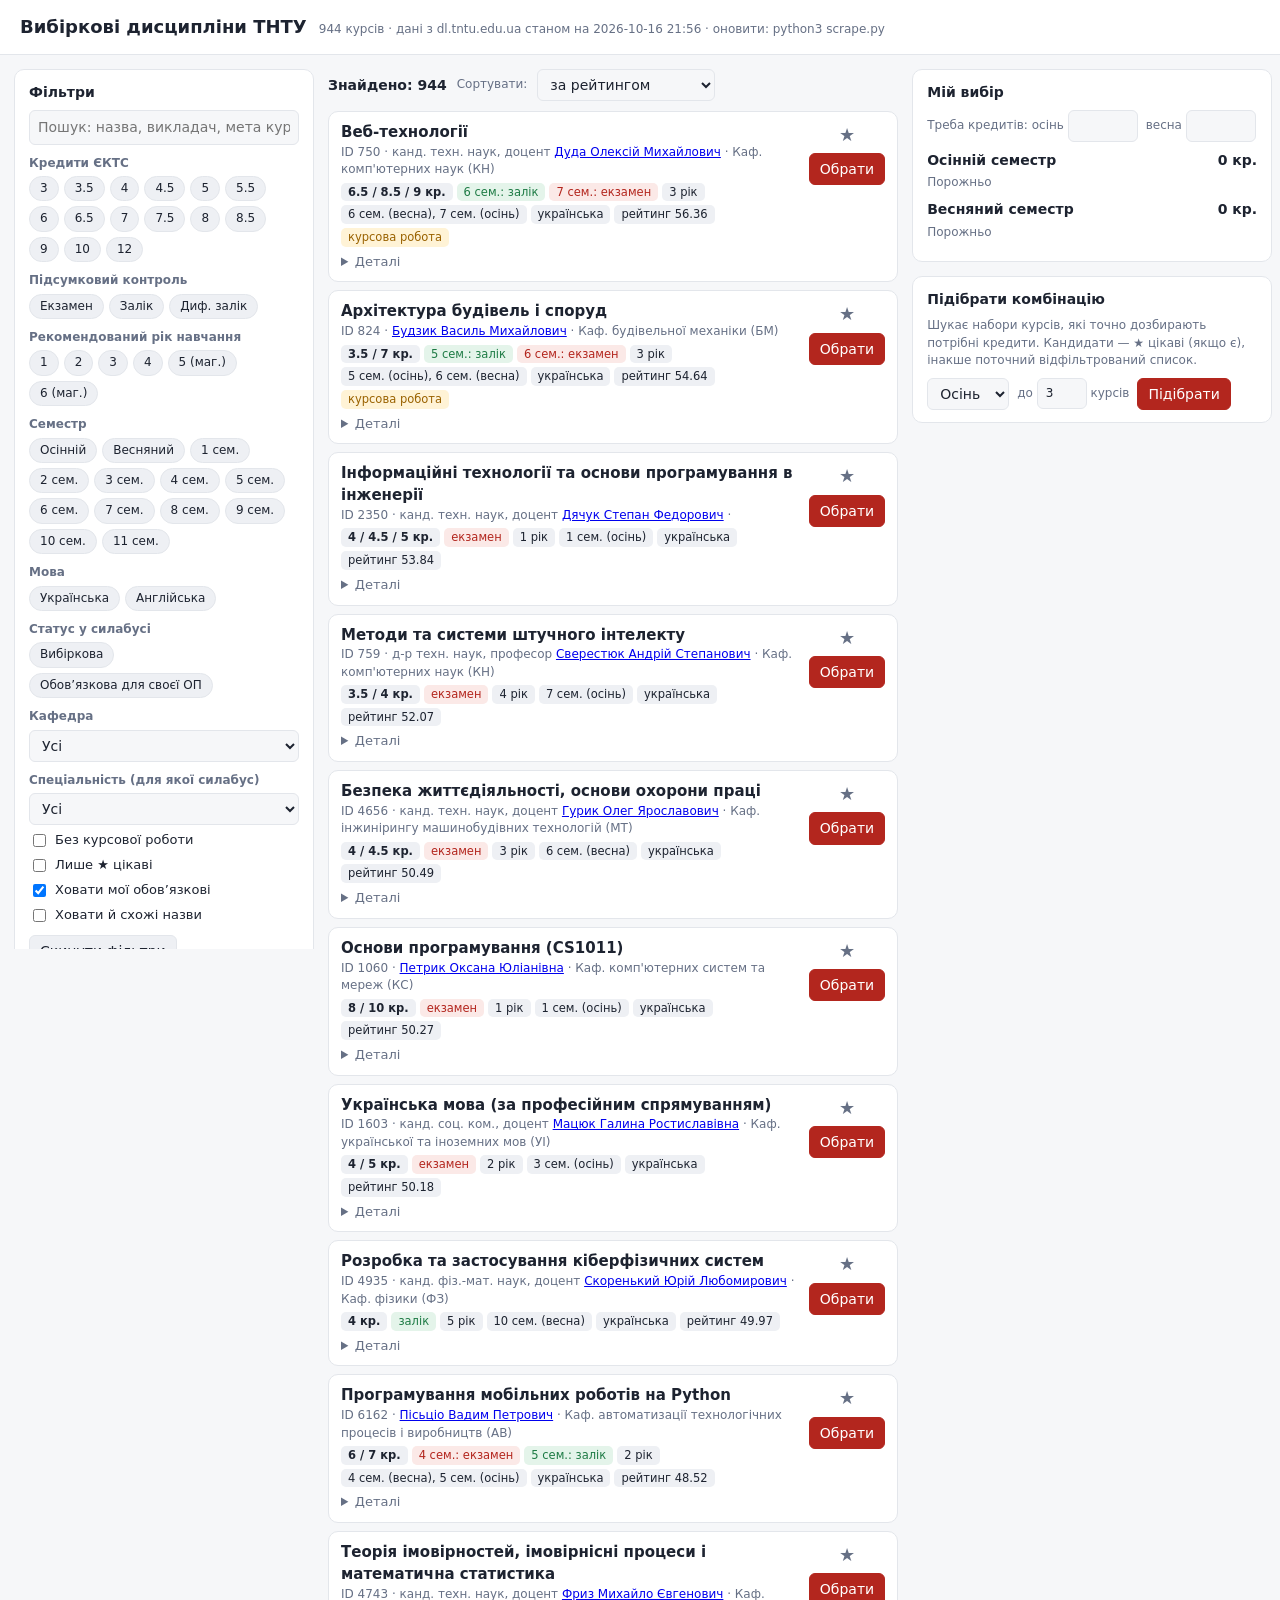
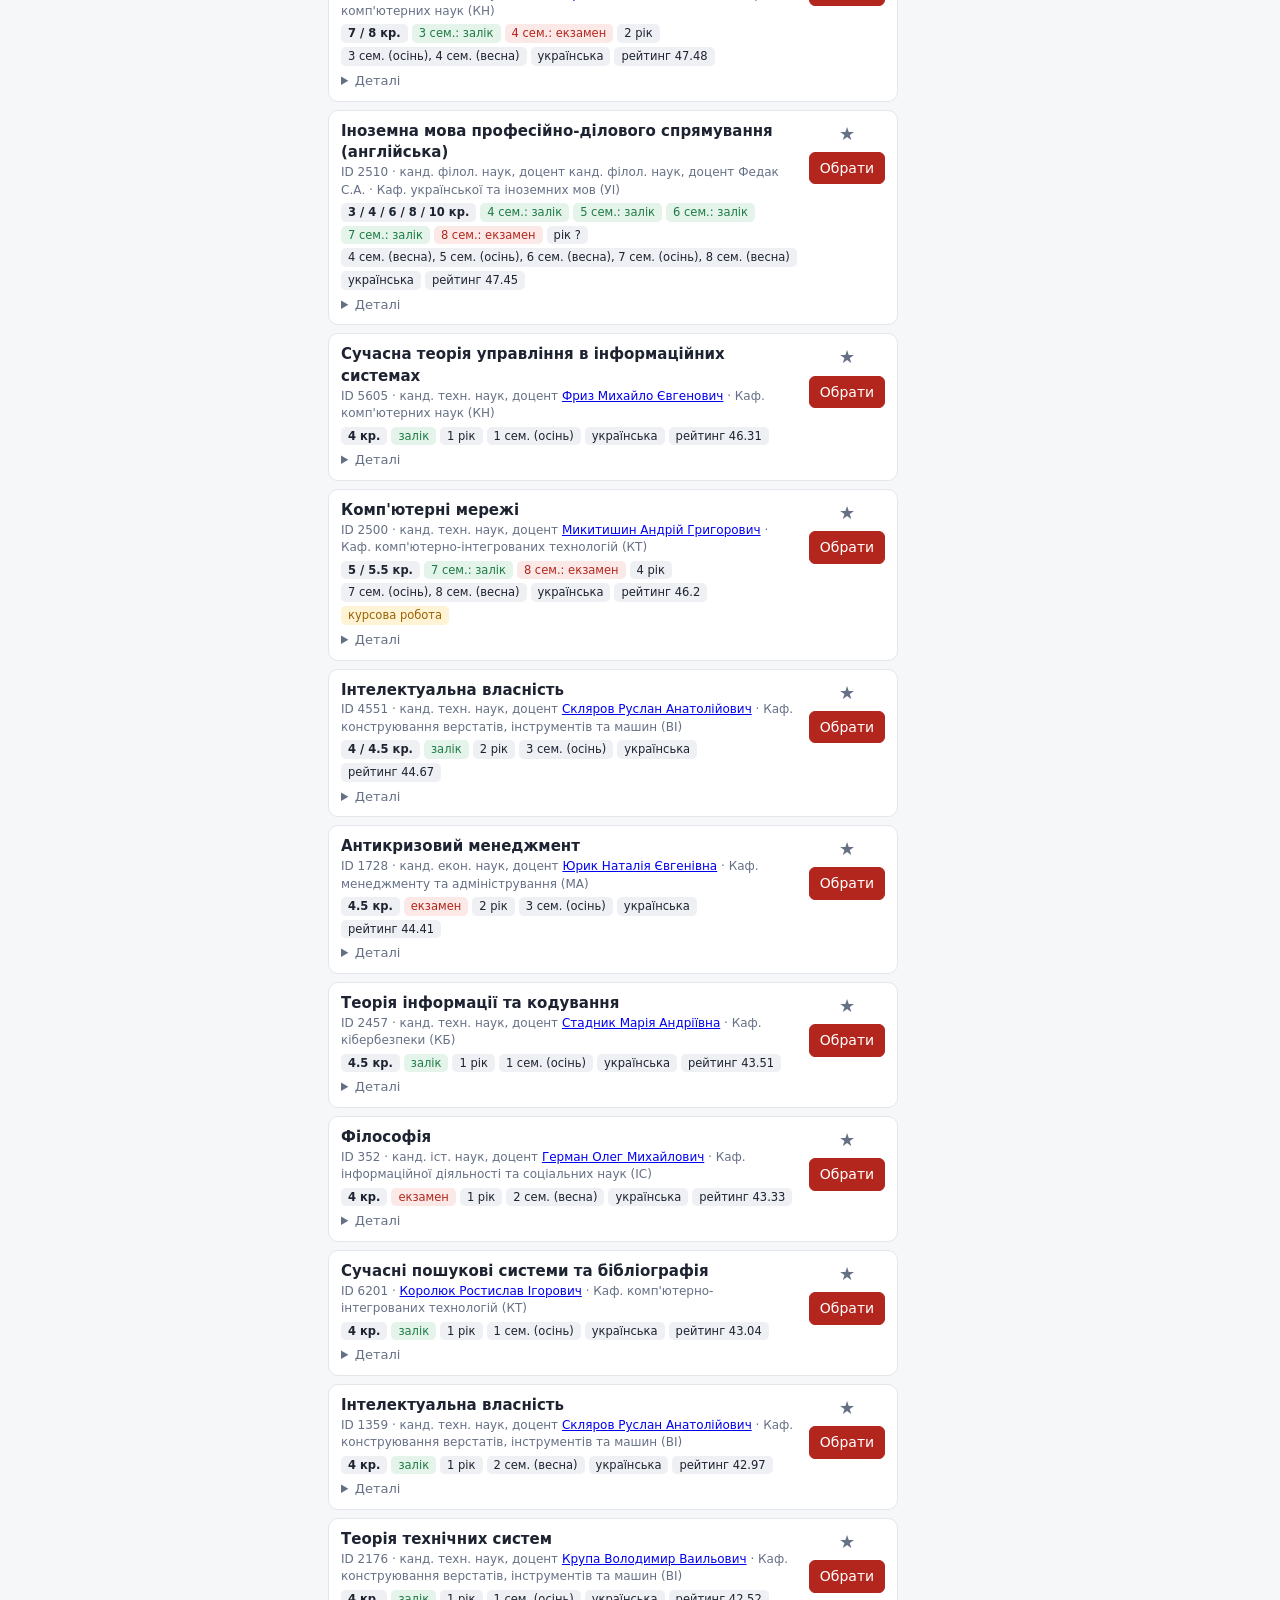
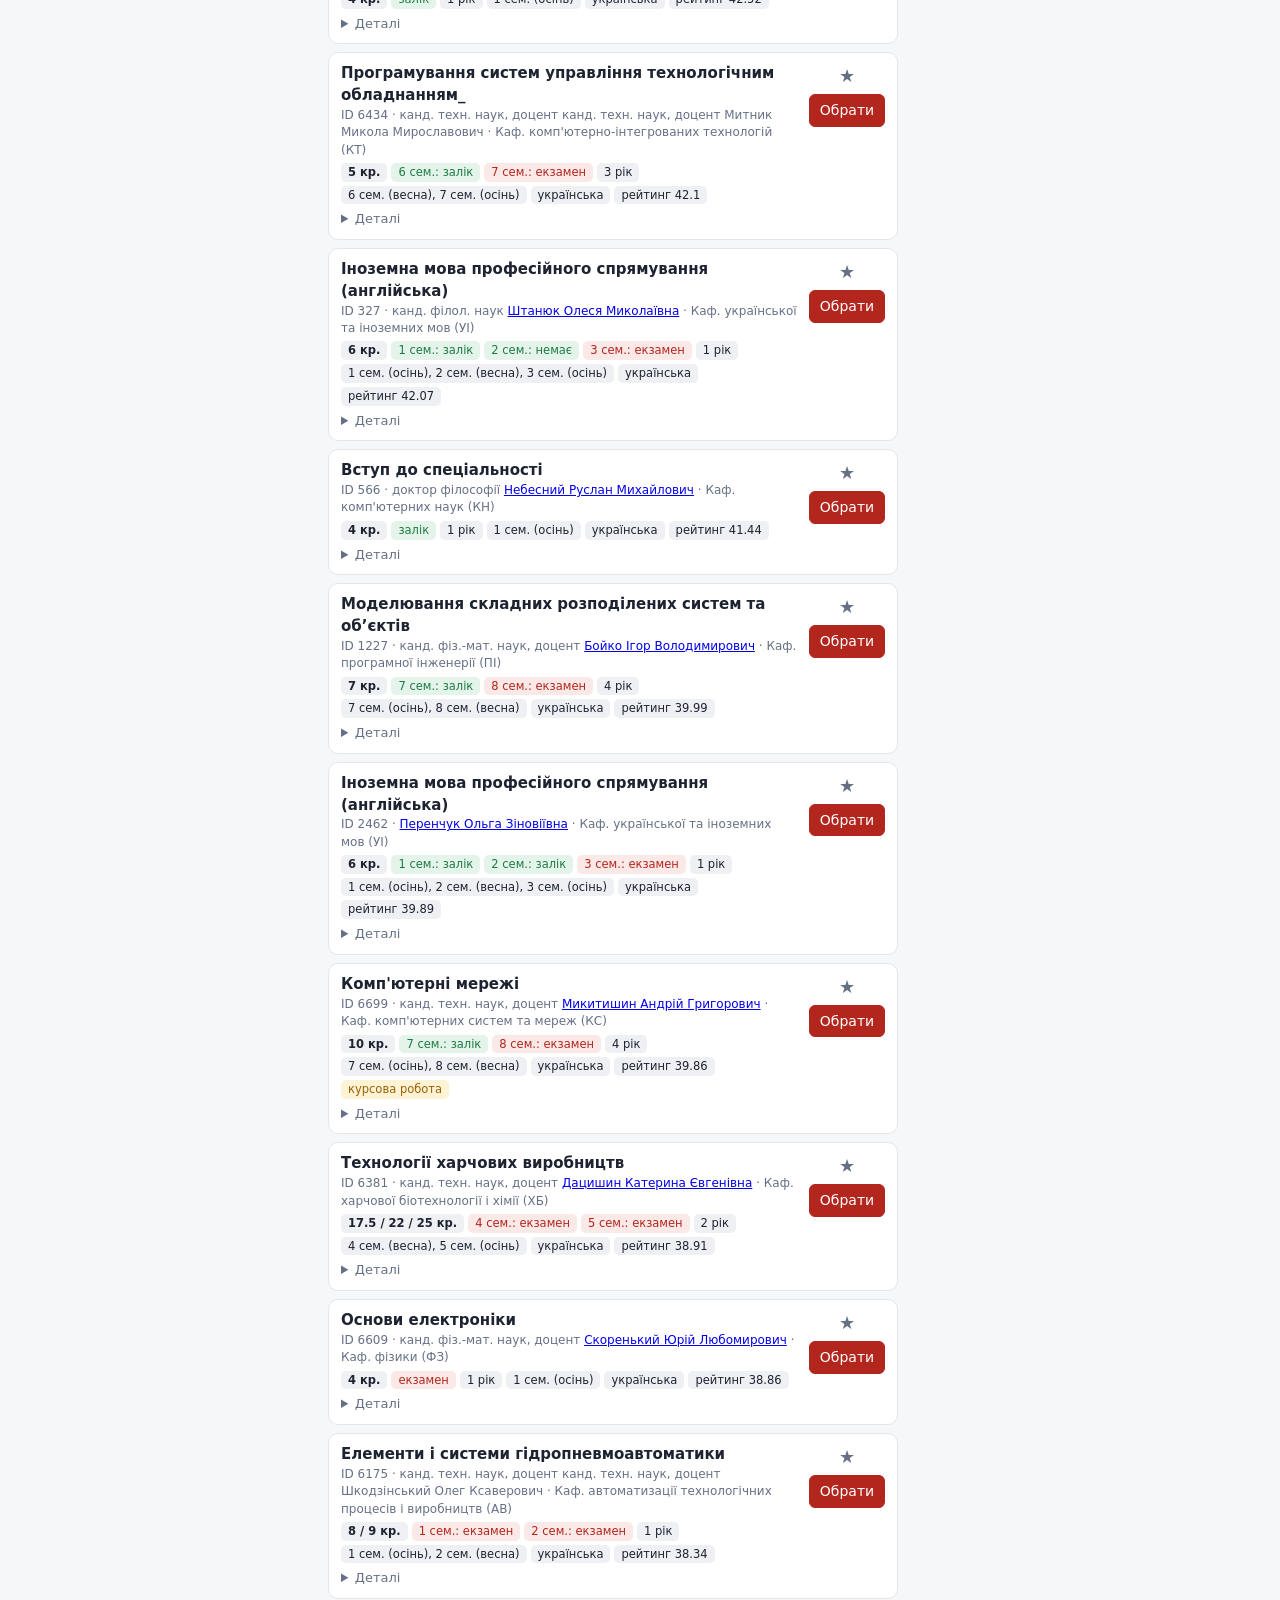
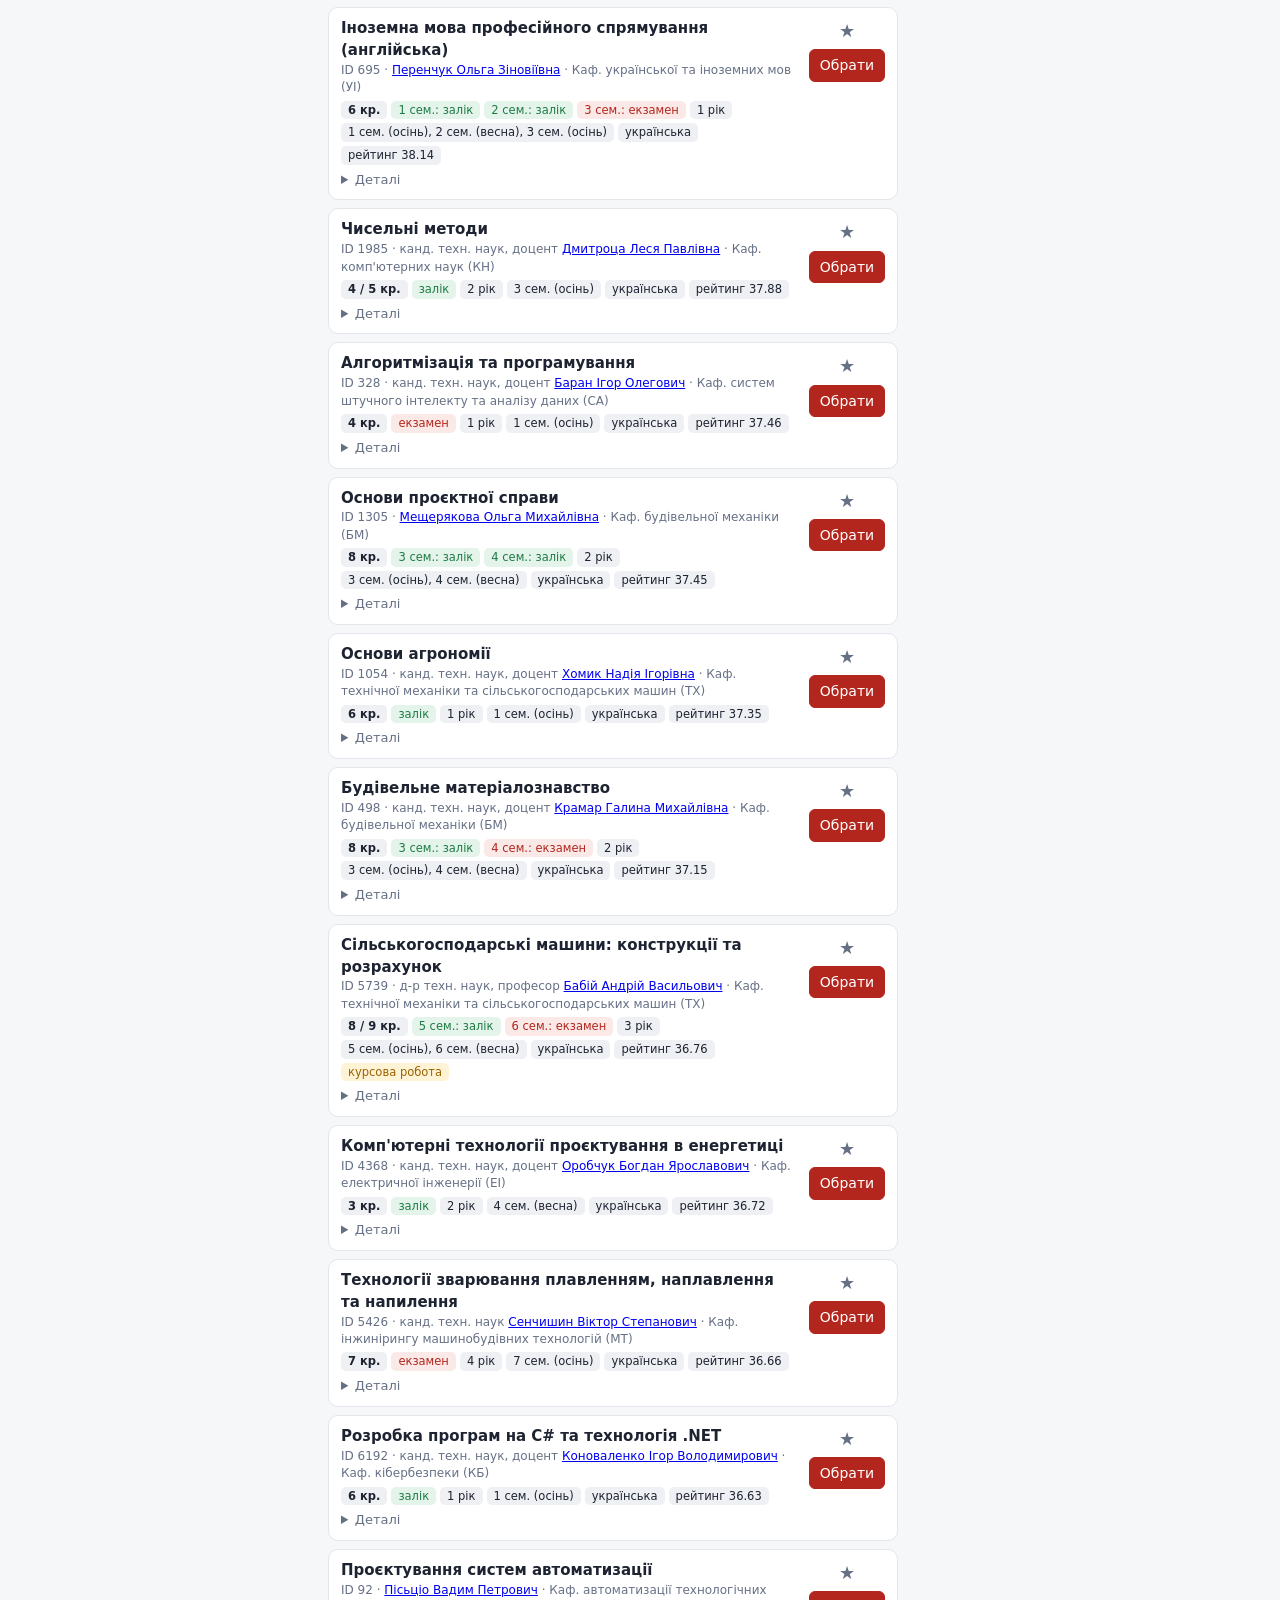
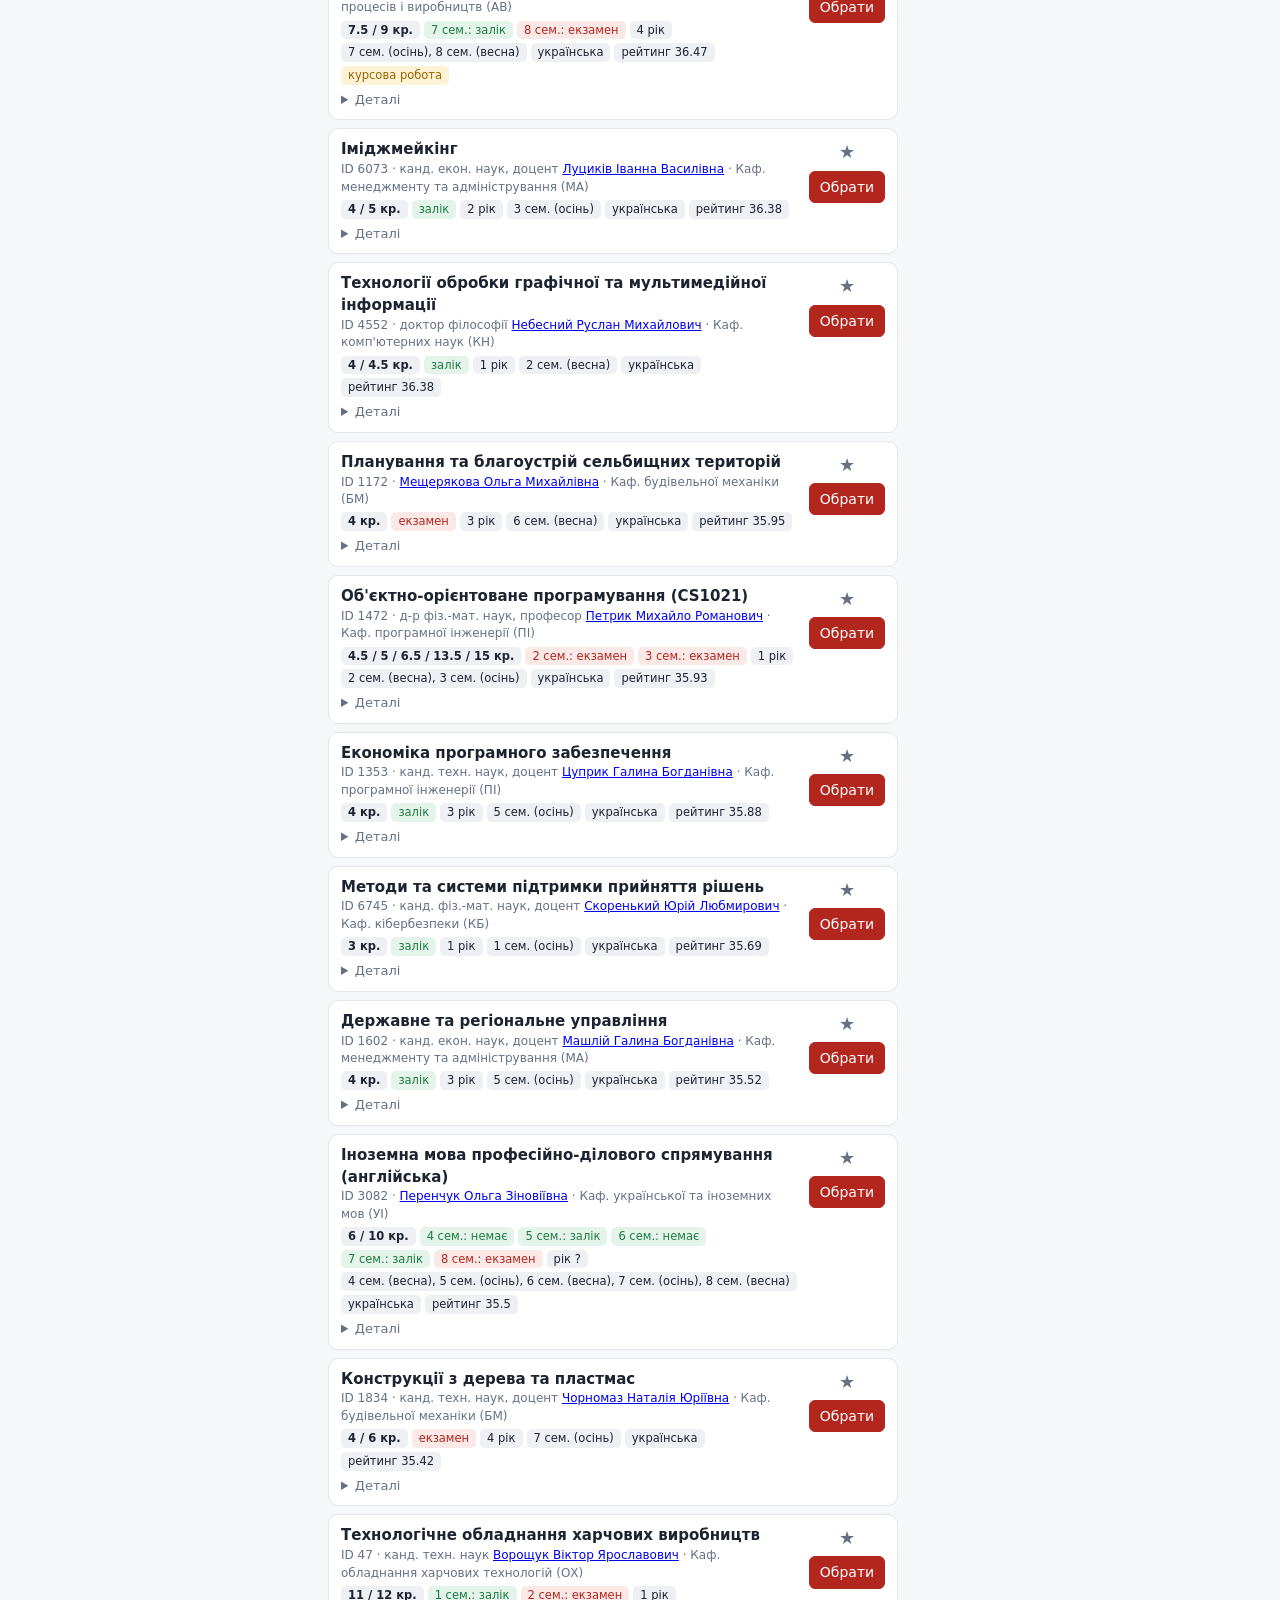
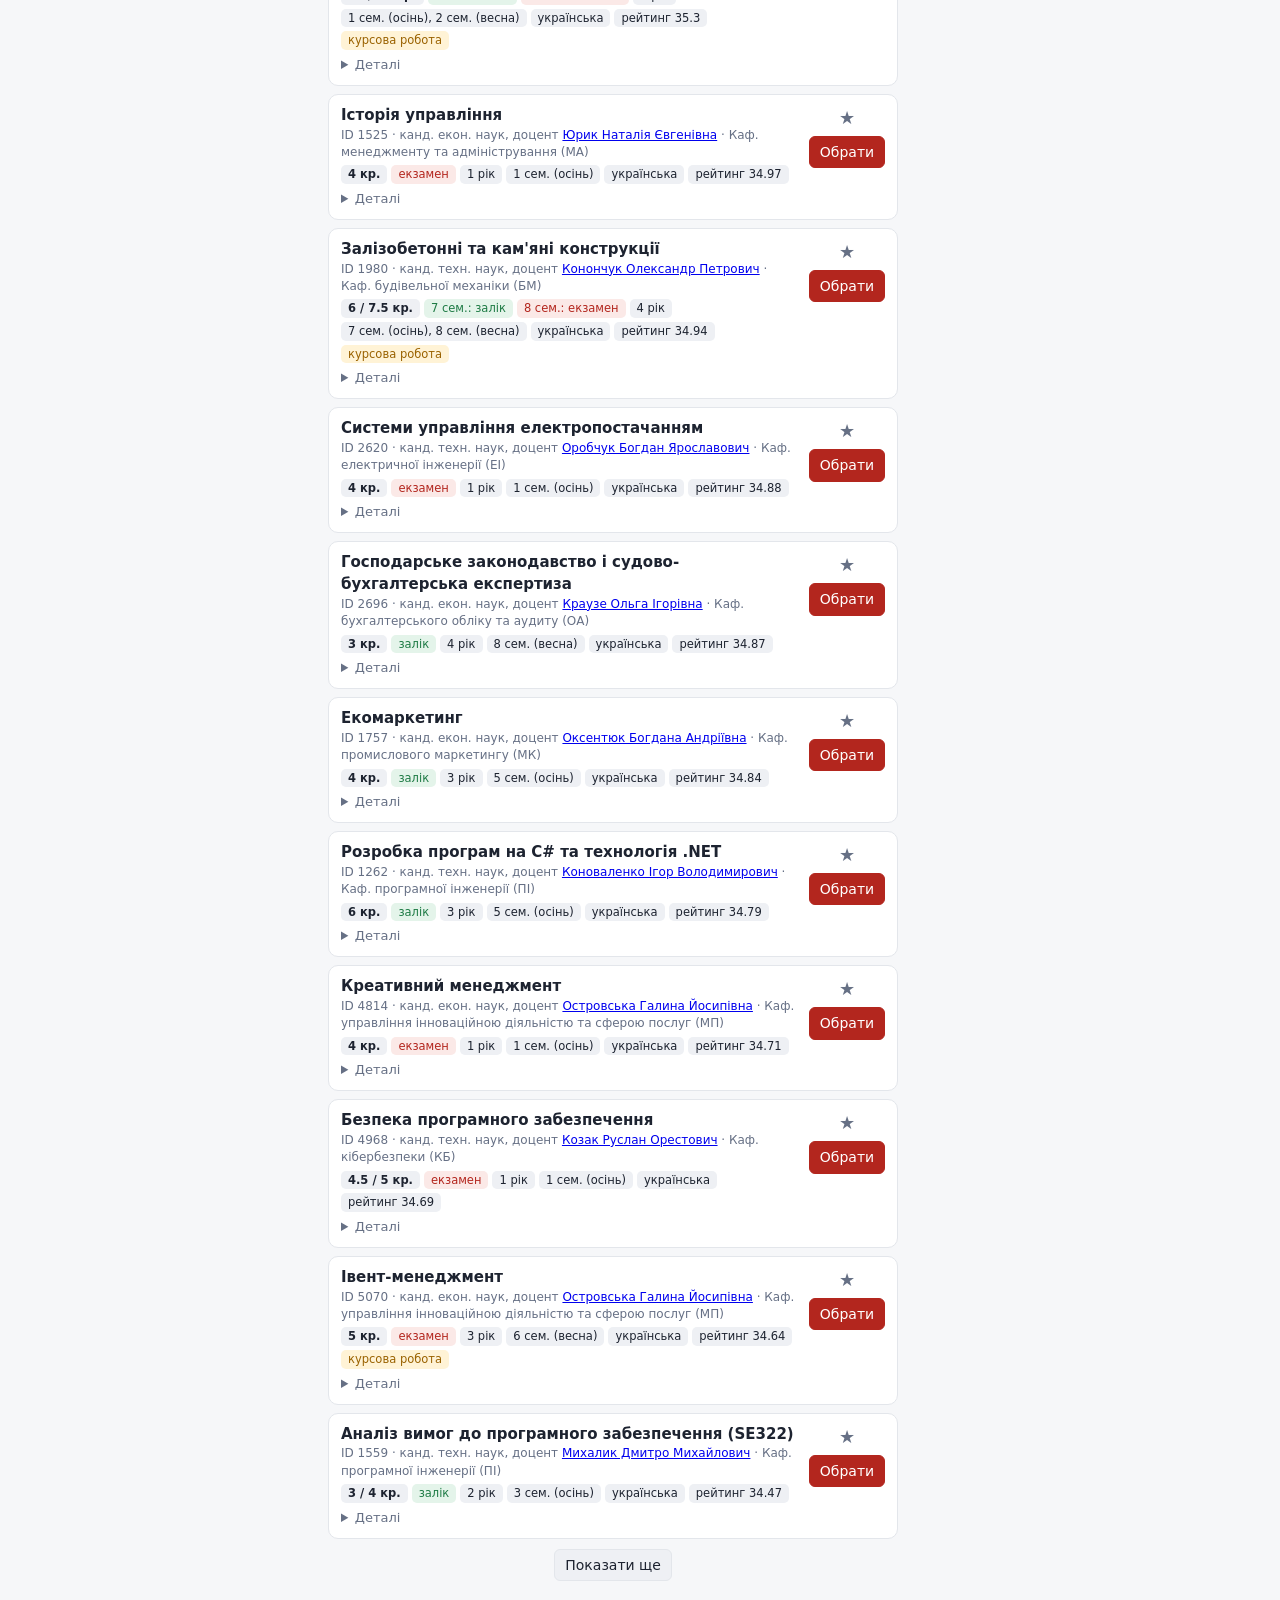
==== index.html @ fbb4a85b "Add initial implementation of elective courses selection tool - Create index.html for the main inter" ====
<!doctype html>
<html lang="uk">
<head>
<meta charset="utf-8">
<meta name="viewport" content="width=device-width, initial-scale=1">
<title>Вибіркові ТНТУ</title>
<link rel="stylesheet" href="style.css">
</head>
<body>
<header>
  <h1>Вибіркові дисципліни ТНТУ</h1>
  <span class="meta" id="meta"></span>
</header>

<div class="layout">
  <!-- ФІЛЬТРИ -->
  <aside class="left">
    <div class="panel">
      <h2>Фільтри</h2>
      <input type="text" id="q" placeholder="Пошук: назва, викладач, мета курсу…">

      <label class="f">Кредити ЄКТС</label>
      <div class="chips" id="f-credits"></div>

      <label class="f">Підсумковий контроль</label>
      <div class="chips" id="f-control"></div>

      <label class="f">Рекомендований рік навчання</label>
      <div class="chips" id="f-year"></div>

      <label class="f">Семестр</label>
      <div class="chips" id="f-sem"></div>

      <label class="f">Мова</label>
      <div class="chips" id="f-lang"></div>

      <label class="f">Статус у силабусі</label>
      <div class="chips" id="f-kind"></div>

      <label class="f">Кафедра</label>
      <select id="f-dep"><option value="">Усі</option></select>

      <label class="f">Спеціальність (для якої силабус)</label>
      <select id="f-spec"><option value="">Усі</option></select>

      <label class="check"><input type="checkbox" id="f-nocw"> Без курсової роботи</label>
      <label class="check"><input type="checkbox" id="f-star"> Лише ★ цікаві</label>
      <label class="check"><input type="checkbox" id="f-hideblocked" checked> Ховати мої обов’язкові</label>
      <label class="check"><input type="checkbox" id="f-hidesimilar"> Ховати й схожі назви</label>
      <div class="row" style="margin-top:10px"><button id="reset">Скинути фільтри</button></div>
    </div>

    <div class="panel">
      <h2>Мої обов’язкові дисципліни</h2>
      <div class="muted">По одній на рядок. Курси з такою ж назвою буде приховано, схожі позначено ⚠.</div>
      <textarea id="mandatory" placeholder="Вища математика&#10;Програмування&#10;…"></textarea>
      <label class="f">Підставити обов’язкові з силабусів моєї спеціальності</label>
      <select id="my-spec"><option value="">— оберіть спеціальність —</option></select>
      <div class="row" style="margin-top:6px"><button id="fill-mandatory">Додати до списку</button></div>
      <div class="muted" style="margin-top:6px">Береться все, що в силабусі позначено «Обов’язкова» для цієї спеціальності. Перевірте за навчальним планом.</div>
    </div>
  </aside>

  <!-- СПИСОК -->
  <main>
    <div class="toolbar">
      <span class="count" id="count"></span>
      <span class="muted">Сортувати:</span>
      <select id="sort" style="width:auto">
        <option value="rating">за рейтингом</option>
        <option value="name">за назвою</option>
        <option value="credits">за кредитами</option>
        <option value="year">за роком навчання</option>
      </select>
    </div>
    <div class="list" id="list"></div>
    <button class="more-btn" id="more">Показати ще</button>
  </main>

  <!-- ВИБІР І КОМБІНАЦІЇ -->
  <aside class="right">
    <div class="panel">
      <h2>Мій вибір</h2>
      <div class="row">
        <label class="muted">Треба кредитів: осінь <input type="number" id="t-fall" step="0.5" min="0" style="width:70px"></label>
        <label class="muted">весна <input type="number" id="t-spring" step="0.5" min="0" style="width:70px"></label>
      </div>
      <div id="basket"></div>
    </div>

    <div class="panel">
      <h2>Підібрати комбінацію</h2>
      <div class="muted">Шукає набори курсів, які точно дозбирають потрібні кредити. Кандидати — ★ цікаві (якщо є), інакше поточний відфільтрований список.</div>
      <div class="row" style="margin-top:8px">
        <select id="c-sem" style="width:auto"><option value="fall">Осінь</option><option value="spring">Весна</option></select>
        <label class="muted">до <input type="number" id="c-max" value="3" min="1" max="5" style="width:50px"> курсів</label>
        <button class="primary" id="c-run">Підібрати</button>
      </div>
      <div id="combos"></div>
    </div>
  </aside>
</div>

<script src="data.js"></script>
<script src="app.js"></script>
</body>
</html>
---- style.css ----
:root {
  --bg: #f6f7f9; --panel: #fff; --text: #1d2330; --muted: #667085; --line: #e3e6eb;
  --accent: #b3261e; --accent-soft: #fbe9e7; --ok: #1e7b45; --ok-soft: #e4f4ea;
  --warn: #9a6200; --warn-soft: #fff3d6; --chip: #eef0f4;
}
@media (prefers-color-scheme: dark) {
  :root {
    --bg: #14161b; --panel: #1d2027; --text: #e7e9ee; --muted: #9aa1ad; --line: #2e323b;
    --accent: #ff8a80; --accent-soft: #3a2422; --ok: #6fd39a; --ok-soft: #1e3328;
    --warn: #ffc65c; --warn-soft: #3a3020; --chip: #2a2e37;
  }
}
* { box-sizing: border-box; }
body { margin: 0; background: var(--bg); color: var(--text); font: 14px/1.45 system-ui, -apple-system, "Segoe UI", Roboto, sans-serif; }
header { padding: 14px 20px; border-bottom: 1px solid var(--line); background: var(--panel); display: flex; gap: 12px; align-items: baseline; flex-wrap: wrap; }
header h1 { font-size: 18px; margin: 0; }
header .meta { color: var(--muted); font-size: 12px; }
.layout { display: grid; grid-template-columns: 300px 1fr 360px; gap: 14px; padding: 14px; align-items: start; }
@media (max-width: 1250px) { .layout { grid-template-columns: 280px 1fr; } .right { grid-column: 1 / -1; } }
@media (max-width: 800px) { .layout { grid-template-columns: 1fr; padding: 10px 16px; } }
.panel { background: var(--panel); border: 1px solid var(--line); border-radius: 10px; padding: 12px 14px; margin-bottom: 14px; }
.panel h2 { font-size: 14px; margin: 0 0 8px; }
.left, .right { position: sticky; top: 10px; max-height: calc(100vh - 20px); overflow: auto; }
@media (max-width: 1250px) { .left, .right { position: static; max-height: none; } }
label.f { display: block; font-size: 12px; color: var(--muted); margin: 10px 0 4px; font-weight: 600; }
input[type=text], input[type=number], select, textarea { width: 100%; padding: 6px 8px; border: 1px solid var(--line); border-radius: 6px; background: var(--bg); color: var(--text); font: inherit; }
textarea { min-height: 110px; resize: vertical; font-size: 13px; }
.chips { display: flex; flex-wrap: wrap; gap: 5px; }
.chip { border: 1px solid var(--line); background: var(--chip); color: var(--text); border-radius: 999px; padding: 3px 10px; cursor: pointer; font-size: 12px; user-select: none; }
.chip.on { background: var(--accent); border-color: var(--accent); color: #fff; }
@media (prefers-color-scheme: dark) { .chip.on { color: #1d2027; } }
button { font: inherit; cursor: pointer; border: 1px solid var(--line); background: var(--chip); color: var(--text); border-radius: 6px; padding: 5px 10px; }
button.primary { background: var(--accent); border-color: var(--accent); color: #fff; }
@media (prefers-color-scheme: dark) { button.primary { color: #1d2027; } }
button.link { border: none; background: none; color: var(--accent); padding: 0; }
.row { display: flex; gap: 8px; align-items: center; flex-wrap: wrap; }
.check { display: flex; gap: 6px; align-items: center; margin-top: 6px; font-size: 13px; }
.toolbar { display: flex; gap: 10px; align-items: center; flex-wrap: wrap; margin-bottom: 10px; }
.toolbar .count { font-weight: 600; }
.list { display: flex; flex-direction: column; gap: 8px; }
.card { background: var(--panel); border: 1px solid var(--line); border-radius: 10px; padding: 10px 12px; display: grid; grid-template-columns: 1fr auto; gap: 6px 12px; }
.card.blocked { opacity: .5; }
.card.inbasket { border-color: var(--ok); }
.card .title { font-weight: 600; font-size: 15px; }
.card .title a { color: inherit; text-decoration: none; }
.card .title a:hover { text-decoration: underline; }
.card .sub { color: var(--muted); font-size: 12px; }
.tags { display: flex; flex-wrap: wrap; gap: 4px; margin-top: 4px; }
.tag { font-size: 11.5px; padding: 1px 7px; border-radius: 5px; background: var(--chip); white-space: nowrap; }
.tag.exam { background: var(--accent-soft); color: var(--accent); }
.tag.credit { background: var(--ok-soft); color: var(--ok); }
.tag.warn { background: var(--warn-soft); color: var(--warn); }
.tag.cr { font-weight: 700; }
.actions { display: flex; flex-direction: column; gap: 5px; align-items: stretch; }
.star { font-size: 18px; border: none; background: none; padding: 0 4px; color: var(--muted); }
.star.on { color: #e0a200; }
details.more { grid-column: 1 / -1; font-size: 13px; color: var(--muted); }
details.more summary { cursor: pointer; }
.basket-item { display: grid; grid-template-columns: 1fr auto; gap: 4px; padding: 6px 0; border-bottom: 1px solid var(--line); font-size: 13px; }
.basket-item select { width: auto; padding: 2px 4px; font-size: 12px; }
.sum { display: flex; justify-content: space-between; font-weight: 600; margin: 8px 0 2px; }
.bar { height: 6px; background: var(--chip); border-radius: 3px; overflow: hidden; }
.bar > div { height: 100%; background: var(--ok); }
.bar.over > div { background: var(--accent); }
.combo { border: 1px solid var(--line); border-radius: 8px; padding: 8px; margin-top: 8px; font-size: 13px; }
.combo ul { margin: 4px 0 6px; padding-left: 18px; }
.muted { color: var(--muted); font-size: 12px; }
.more-btn { margin: 10px auto; display: block; }
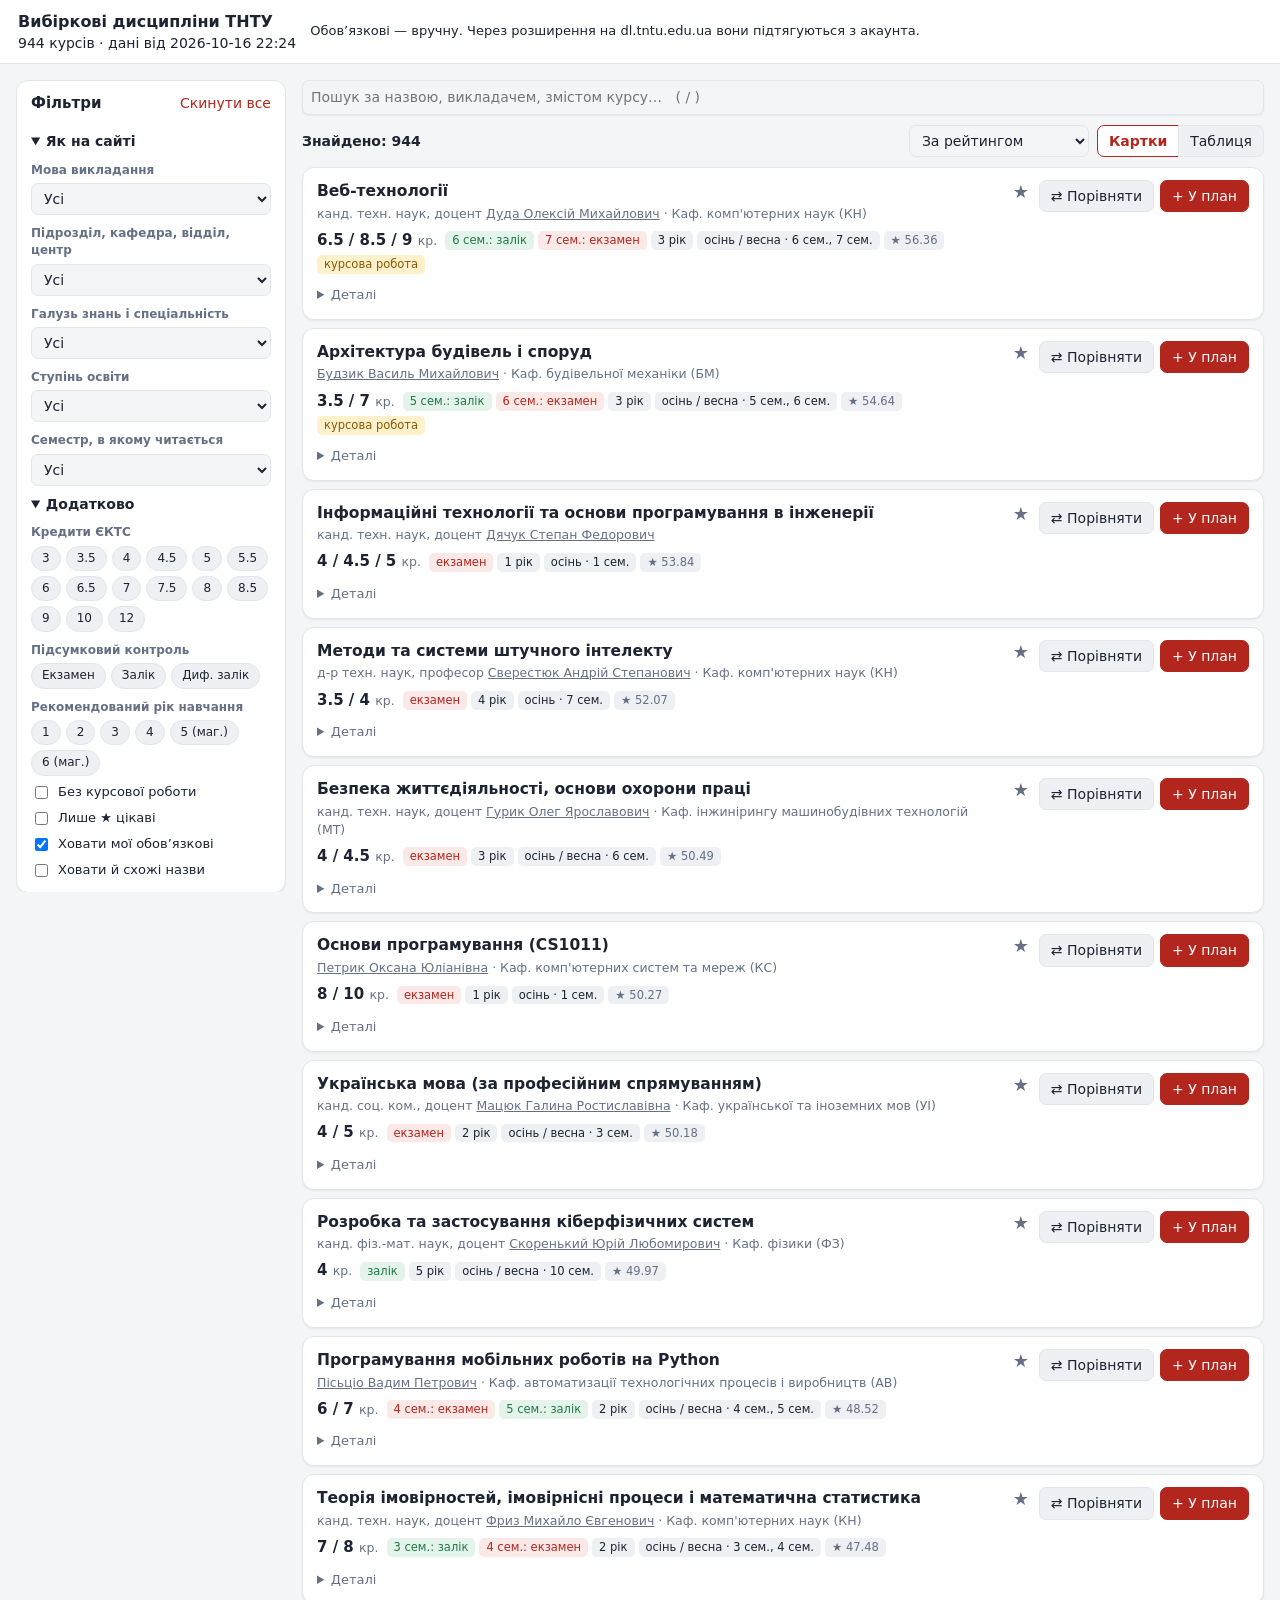
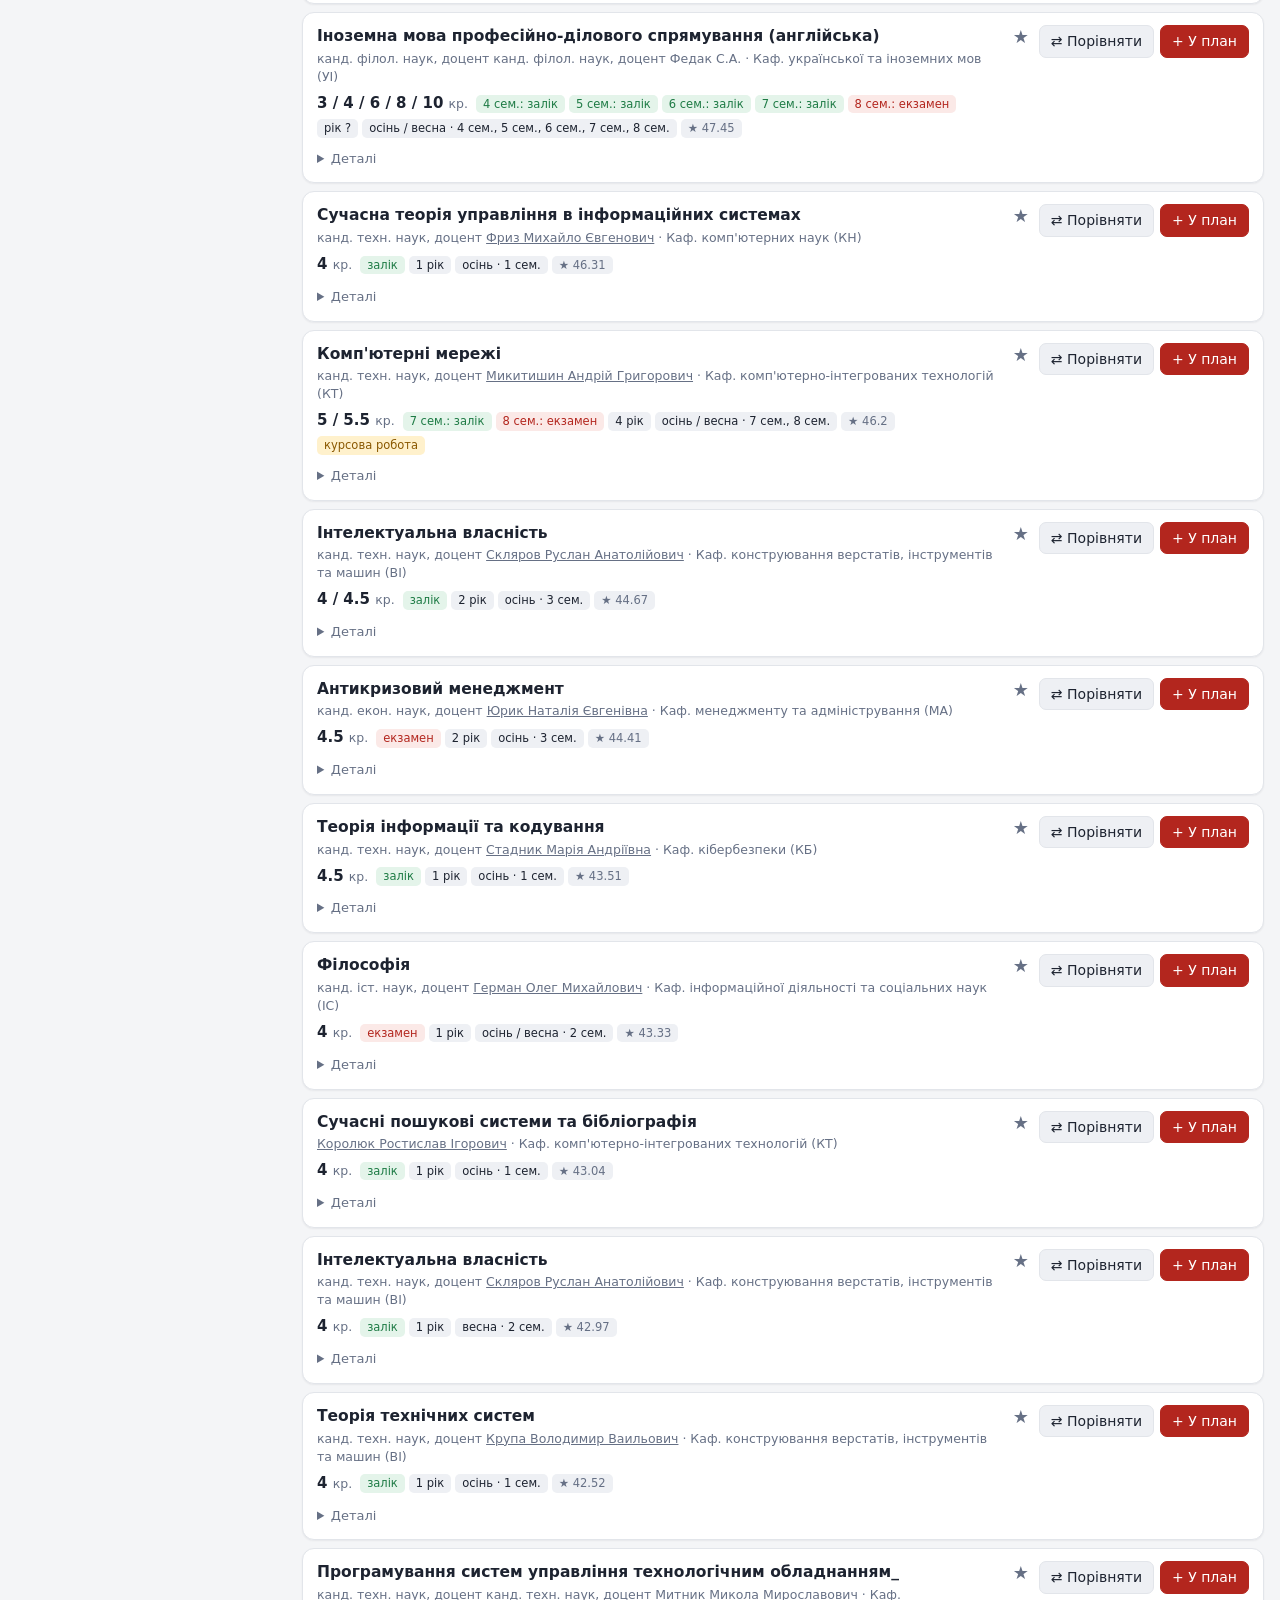
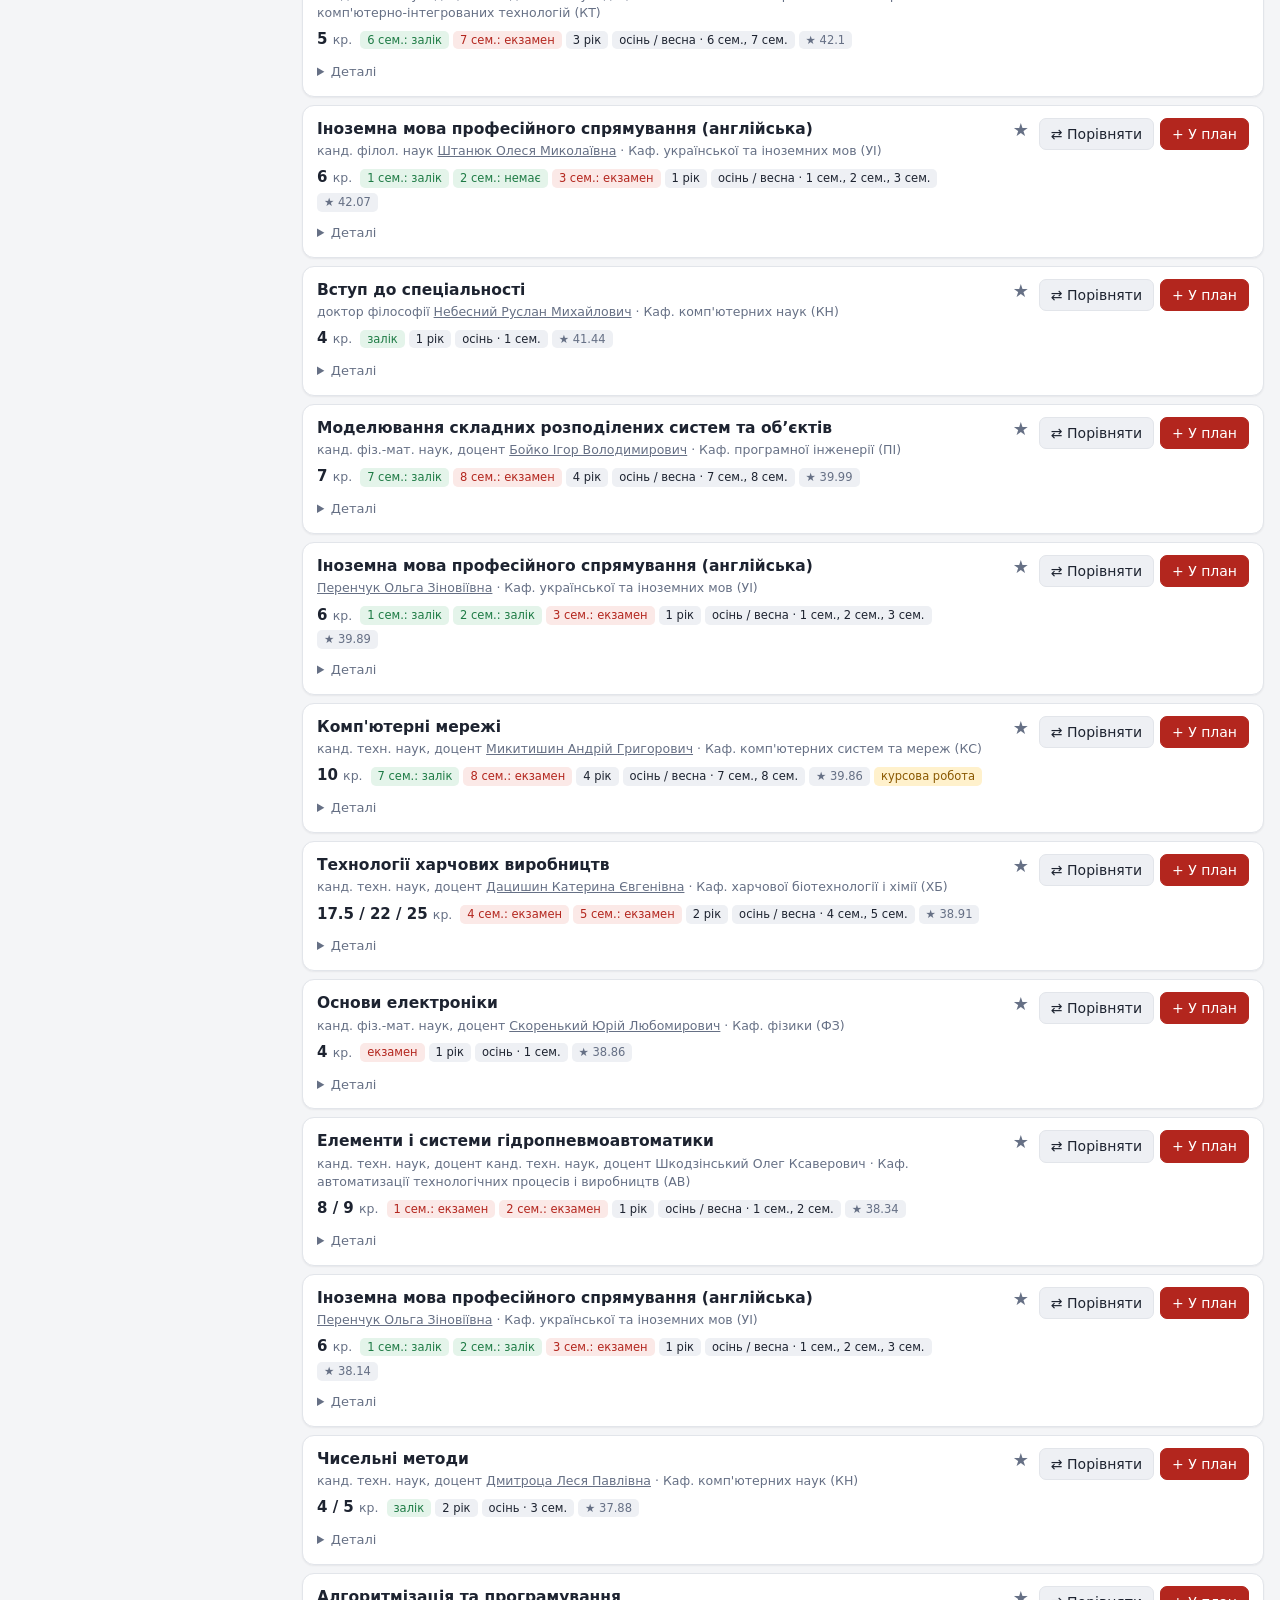
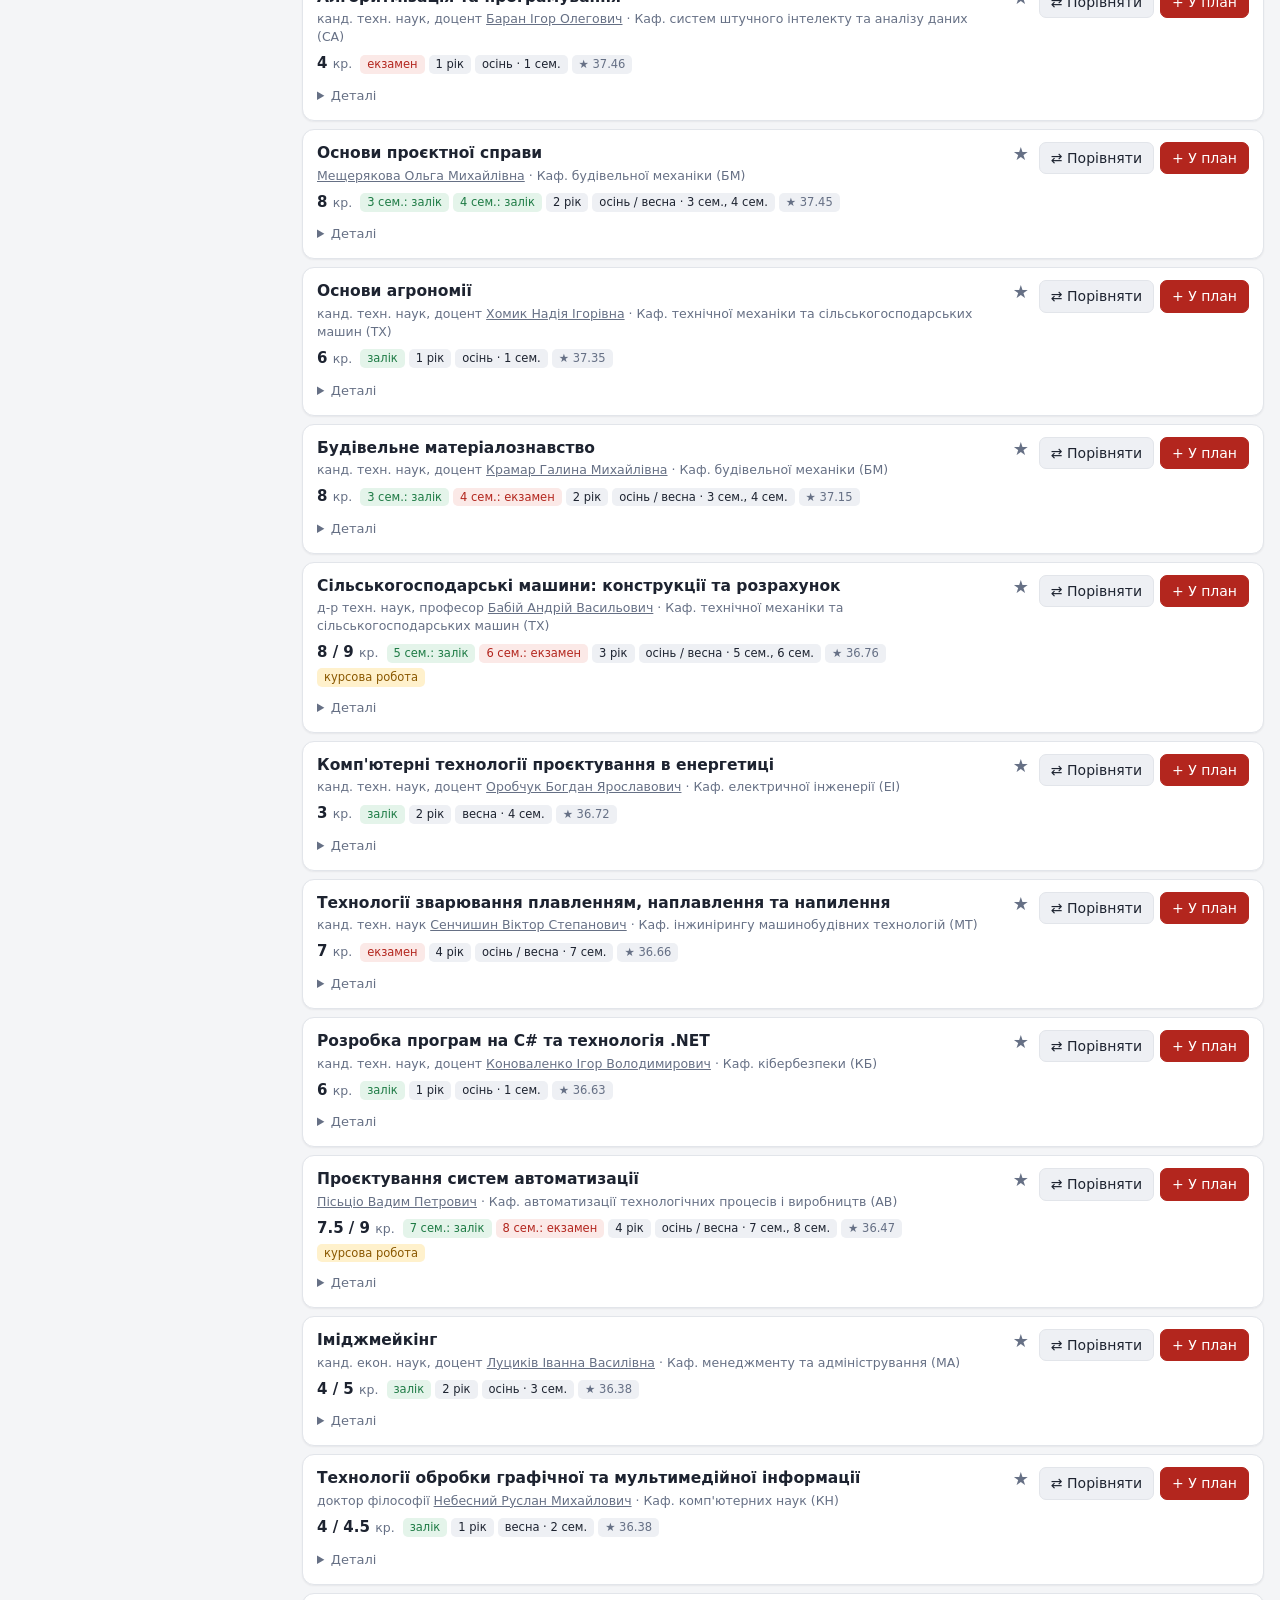
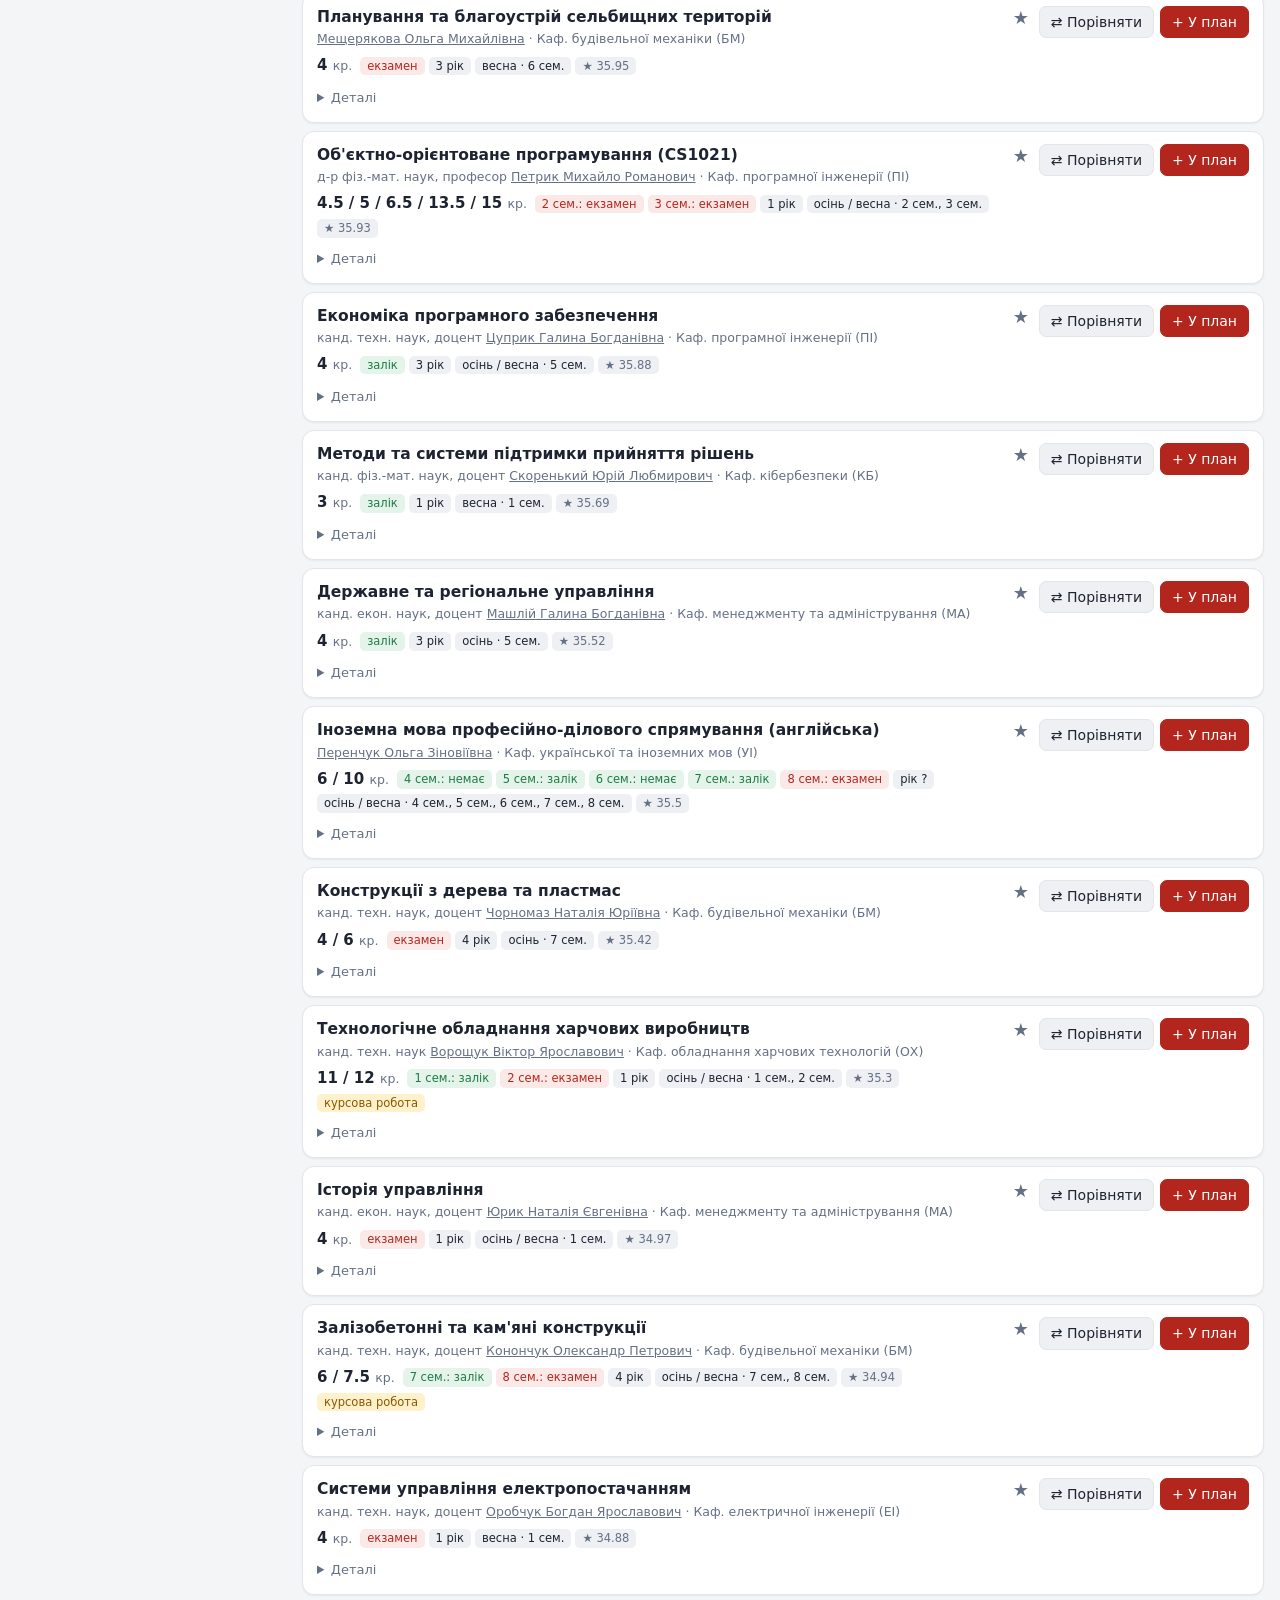
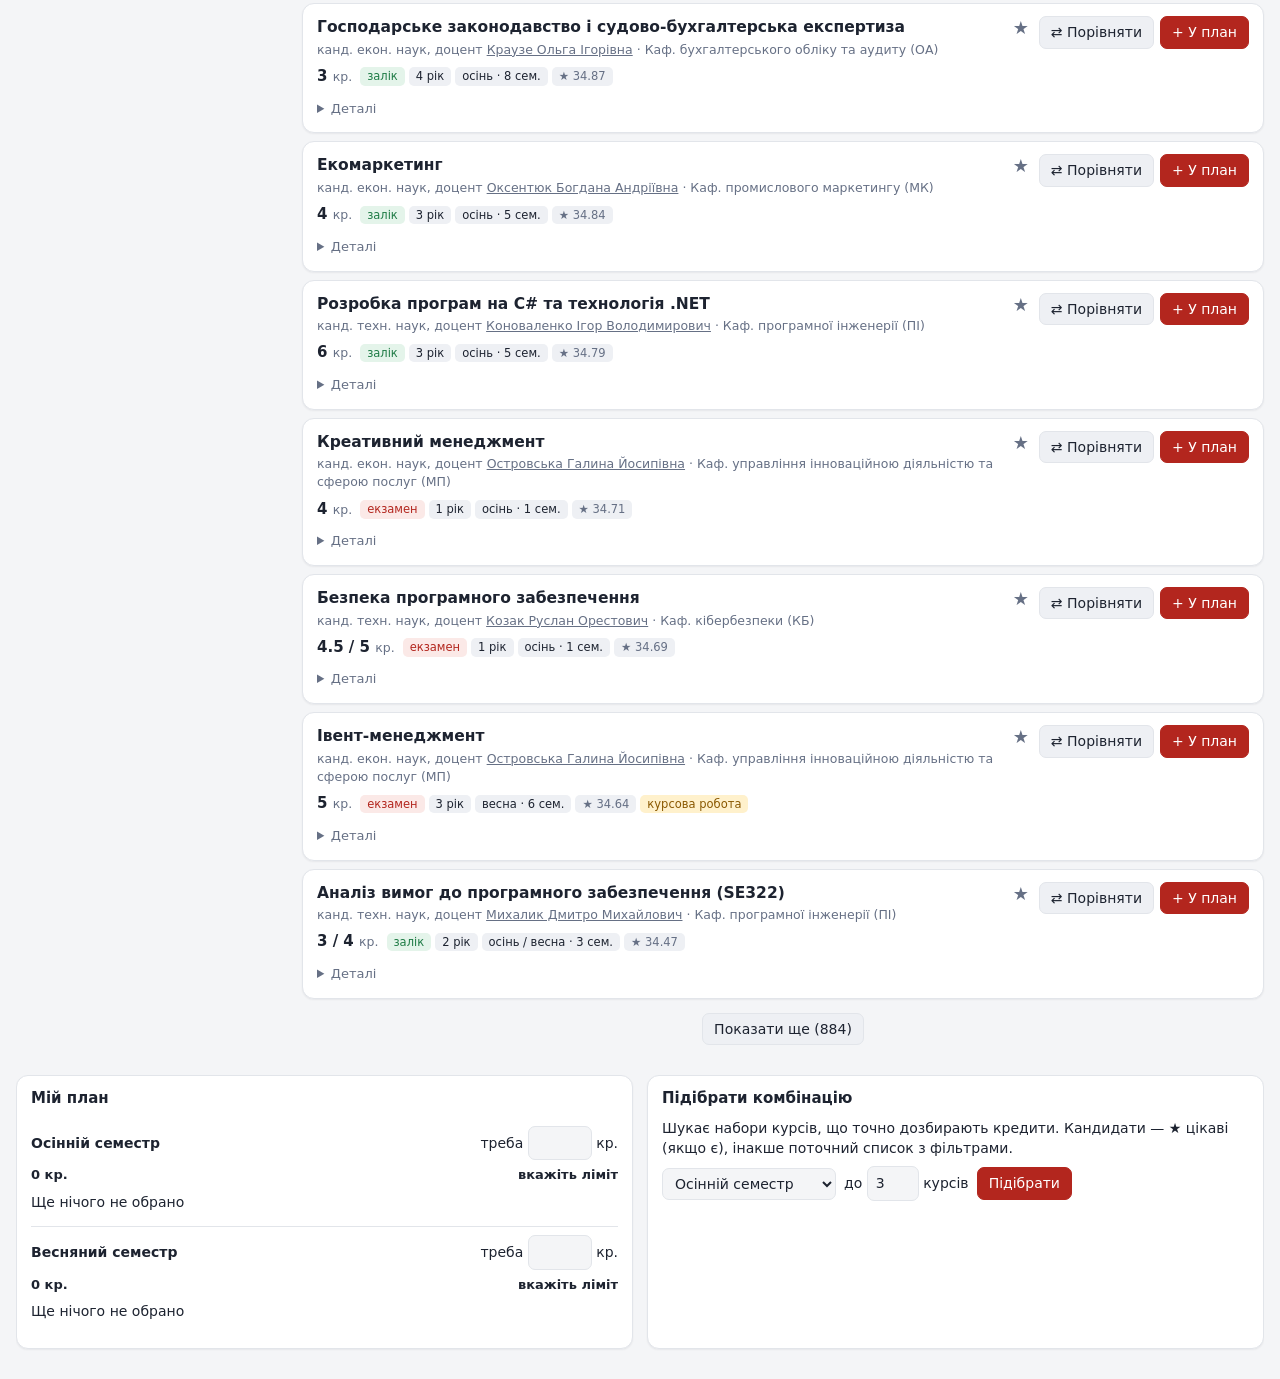
==== commit 0616835e: "Add browser extension for elective course selection at Ternopil National Technical University - Crea" ====
--- a/index.html
+++ b/index.html
@@ -4,104 +4,12 @@
 <meta charset="utf-8">
 <meta name="viewport" content="width=device-width, initial-scale=1">
 <title>Вибіркові ТНТУ</title>
-<link rel="stylesheet" href="style.css">
+<link rel="stylesheet" href="extension/style.css">
 </head>
 <body>
-<header>
-  <h1>Вибіркові дисципліни ТНТУ</h1>
-  <span class="meta" id="meta"></span>
-</header>
-
-<div class="layout">
-  <!-- ФІЛЬТРИ -->
-  <aside class="left">
-    <div class="panel">
-      <h2>Фільтри</h2>
-      <input type="text" id="q" placeholder="Пошук: назва, викладач, мета курсу…">
-
-      <label class="f">Кредити ЄКТС</label>
-      <div class="chips" id="f-credits"></div>
-
-      <label class="f">Підсумковий контроль</label>
-      <div class="chips" id="f-control"></div>
-
-      <label class="f">Рекомендований рік навчання</label>
-      <div class="chips" id="f-year"></div>
-
-      <label class="f">Семестр</label>
-      <div class="chips" id="f-sem"></div>
-
-      <label class="f">Мова</label>
-      <div class="chips" id="f-lang"></div>
-
-      <label class="f">Статус у силабусі</label>
-      <div class="chips" id="f-kind"></div>
-
-      <label class="f">Кафедра</label>
-      <select id="f-dep"><option value="">Усі</option></select>
-
-      <label class="f">Спеціальність (для якої силабус)</label>
-      <select id="f-spec"><option value="">Усі</option></select>
-
-      <label class="check"><input type="checkbox" id="f-nocw"> Без курсової роботи</label>
-      <label class="check"><input type="checkbox" id="f-star"> Лише ★ цікаві</label>
-      <label class="check"><input type="checkbox" id="f-hideblocked" checked> Ховати мої обов’язкові</label>
-      <label class="check"><input type="checkbox" id="f-hidesimilar"> Ховати й схожі назви</label>
-      <div class="row" style="margin-top:10px"><button id="reset">Скинути фільтри</button></div>
-    </div>
-
-    <div class="panel">
-      <h2>Мої обов’язкові дисципліни</h2>
-      <div class="muted">По одній на рядок. Курси з такою ж назвою буде приховано, схожі позначено ⚠.</div>
-      <textarea id="mandatory" placeholder="Вища математика&#10;Програмування&#10;…"></textarea>
-      <label class="f">Підставити обов’язкові з силабусів моєї спеціальності</label>
-      <select id="my-spec"><option value="">— оберіть спеціальність —</option></select>
-      <div class="row" style="margin-top:6px"><button id="fill-mandatory">Додати до списку</button></div>
-      <div class="muted" style="margin-top:6px">Береться все, що в силабусі позначено «Обов’язкова» для цієї спеціальності. Перевірте за навчальним планом.</div>
-    </div>
-  </aside>
-
-  <!-- СПИСОК -->
-  <main>
-    <div class="toolbar">
-      <span class="count" id="count"></span>
-      <span class="muted">Сортувати:</span>
-      <select id="sort" style="width:auto">
-        <option value="rating">за рейтингом</option>
-        <option value="name">за назвою</option>
-        <option value="credits">за кредитами</option>
-        <option value="year">за роком навчання</option>
-      </select>
-    </div>
-    <div class="list" id="list"></div>
-    <button class="more-btn" id="more">Показати ще</button>
-  </main>
-
-  <!-- ВИБІР І КОМБІНАЦІЇ -->
-  <aside class="right">
-    <div class="panel">
-      <h2>Мій вибір</h2>
-      <div class="row">
-        <label class="muted">Треба кредитів: осінь <input type="number" id="t-fall" step="0.5" min="0" style="width:70px"></label>
-        <label class="muted">весна <input type="number" id="t-spring" step="0.5" min="0" style="width:70px"></label>
-      </div>
-      <div id="basket"></div>
-    </div>
-
-    <div class="panel">
-      <h2>Підібрати комбінацію</h2>
-      <div class="muted">Шукає набори курсів, які точно дозбирають потрібні кредити. Кандидати — ★ цікаві (якщо є), інакше поточний відфільтрований список.</div>
-      <div class="row" style="margin-top:8px">
-        <select id="c-sem" style="width:auto"><option value="fall">Осінь</option><option value="spring">Весна</option></select>
-        <label class="muted">до <input type="number" id="c-max" value="3" min="1" max="5" style="width:50px"> курсів</label>
-        <button class="primary" id="c-run">Підібрати</button>
-      </div>
-      <div id="combos"></div>
-    </div>
-  </aside>
-</div>
-
-<script src="data.js"></script>
-<script src="app.js"></script>
+<div id="app"></div>
+<script src="extension/data.js"></script>
+<script src="extension/app.js"></script>
+<script>ElectivesApp.mount(document.getElementById("app"), window.ELECTIVES);</script>
 </body>
 </html>
--- a/extension/style.css
+++ b/extension/style.css
@@ -0,0 +1,158 @@
+.el-app {
+  --bg: #f4f5f7; --panel: #fff; --text: #1d2330; --muted: #667085; --line: #e2e5ea;
+  --accent: #b3261e; --accent-soft: #fbe9e7; --on-accent: #fff;
+  --ok: #1e7b45; --ok-soft: #e4f4ea; --warn: #8a5800; --warn-soft: #fff1cc; --chip: #eef0f4;
+  --shadow: 0 1px 2px rgba(16, 24, 40, .06);
+  min-height: 100%; background: var(--bg); color: var(--text);
+  font: 14px/1.45 system-ui, -apple-system, "Segoe UI", Roboto, sans-serif; text-align: left;
+}
+@media (prefers-color-scheme: dark) {
+  .el-app {
+    --bg: #14161b; --panel: #1d2027; --text: #e7e9ee; --muted: #9aa1ad; --line: #2e323b;
+    --accent: #ff8a80; --accent-soft: #3a2422; --on-accent: #1d2027;
+    --ok: #6fd39a; --ok-soft: #1e3328; --warn: #ffc65c; --warn-soft: #3a3020; --chip: #2a2e37;
+    --shadow: none;
+  }
+}
+body:has(> .el-app) { margin: 0; background: var(--bg); }
+.el-app *, .el-app *::before, .el-app *::after { box-sizing: border-box; }
+.el-app a { color: var(--accent); }
+.el-app h2 { font-size: 15px; margin: 0 0 8px; }
+.el-app .loading { padding: 40px; text-align: center; color: var(--muted); }
+
+/* шапка */
+.el-header { position: sticky; top: 0; z-index: 5; display: flex; gap: 14px; align-items: center; flex-wrap: wrap;
+  padding: 10px 18px; background: var(--panel); border-bottom: 1px solid var(--line); }
+.el-header .brand { display: flex; flex-direction: column; }
+.el-header .brand b { font-size: 16px; }
+.el-header .account { flex: 1; display: flex; gap: 8px; align-items: center; flex-wrap: wrap; font-size: 13px; min-width: 0; }
+.acc-pill { background: var(--ok-soft); color: var(--ok); padding: 3px 10px; border-radius: 999px; font-weight: 600; }
+
+/* розкладка */
+.layout { display: grid; grid-template-columns: 290px minmax(0, 1fr) 350px; gap: 16px; padding: 16px; align-items: start; }
+.left, .right { position: sticky; top: 72px; max-height: calc(100vh - 88px); overflow: auto; }
+.panel { background: var(--panel); border: 1px solid var(--line); border-radius: 12px; padding: 12px 14px; margin-bottom: 14px; box-shadow: var(--shadow); }
+.panel-head { display: flex; justify-content: space-between; align-items: baseline; }
+.only-narrow { display: none; }
+@media (max-width: 1280px) {
+  .layout { grid-template-columns: 270px minmax(0, 1fr); }
+  .right { grid-column: 1 / -1; position: static; max-height: none; display: grid; grid-template-columns: 1fr 1fr; gap: 14px; }
+}
+@media (max-width: 860px) {
+  .layout { grid-template-columns: 1fr; padding: 10px 16px; }
+  .only-narrow { display: inline-block; }
+  .el-header { padding: 10px 16px; }
+  .el-header .account { order: 5; flex-basis: 100%; }
+  .left { display: none; position: static; max-height: none; }
+  .el-app.filters-open .left { display: block; }
+  .right { grid-template-columns: 1fr; }
+}
+
+/* поля */
+.el-app details > summary { cursor: pointer; font-weight: 600; margin: 8px 0 2px; color: var(--text); }
+label.f { display: flex; justify-content: space-between; align-items: baseline; font-size: 12px; color: var(--muted); margin: 10px 0 4px; font-weight: 600; }
+.el-app input[type=search], .el-app input[type=number], .el-app input[type=text], .el-app select, .el-app textarea {
+  width: 100%; padding: 6px 8px; border: 1px solid var(--line); border-radius: 7px; background: var(--bg); color: var(--text); font: inherit; }
+.el-app textarea { min-height: 100px; resize: vertical; font-size: 13px; margin-top: 6px; }
+.el-app :focus-visible { outline: 2px solid var(--accent); outline-offset: 1px; }
+.chips { display: flex; flex-wrap: wrap; gap: 5px; }
+.el-app .chip { border: 1px solid var(--line); background: var(--chip); color: var(--text); border-radius: 999px; padding: 3px 10px; font-size: 12px; }
+.el-app .chip.on { background: var(--accent); border-color: var(--accent); color: var(--on-accent); }
+.check { display: flex; gap: 7px; align-items: center; margin-top: 7px; font-size: 13px; cursor: pointer; }
+
+/* кнопки */
+.el-app button { font: inherit; cursor: pointer; border: 1px solid var(--line); background: var(--chip); color: var(--text); border-radius: 7px; padding: 5px 11px; }
+.el-app button:disabled { opacity: .5; cursor: default; }
+.el-app button.primary { background: var(--accent); border-color: var(--accent); color: var(--on-accent); }
+.el-app button.small { padding: 2px 8px; font-size: 12px; }
+.el-app button.link { border: none; background: none; color: var(--accent); padding: 0; }
+.el-app button.on { border-color: var(--accent); color: var(--accent); }
+.el-app button.icon-btn { padding: 4px 10px; font-size: 16px; }
+.row { display: flex; gap: 8px; align-items: center; flex-wrap: wrap; }
+.spacer { flex: 1; }
+.seg { display: inline-flex; }
+.seg button { border-radius: 0; }
+.seg button:first-child { border-radius: 7px 0 0 7px; }
+.seg button:last-child { border-radius: 0 7px 7px 0; margin-left: -1px; }
+.seg button.on { background: var(--panel); font-weight: 600; }
+
+/* пошук і тулбар */
+.searchbar input { font-size: 16px; padding: 10px 14px; border-radius: 10px; background: var(--panel); box-shadow: var(--shadow); }
+.toolbar { display: flex; gap: 8px; align-items: center; flex-wrap: wrap; margin: 10px 0; }
+.toolbar select { width: auto; }
+.count { font-weight: 700; }
+.active-chips { display: flex; gap: 5px; flex-wrap: wrap; }
+.achip { display: inline-flex; gap: 4px; align-items: center; font-size: 12px; background: var(--accent-soft); color: var(--accent); border: none; border-radius: 999px; padding: 2px 9px; max-width: 280px; overflow: hidden; text-overflow: ellipsis; white-space: nowrap; }
+.el-app button.achip { border: none; background: var(--accent-soft); color: var(--accent); padding: 2px 9px; border-radius: 999px; }
+
+/* картки */
+.cards { display: flex; flex-direction: column; gap: 8px; }
+.card { background: var(--panel); border: 1px solid var(--line); border-radius: 12px; padding: 12px 14px; display: grid; grid-template-columns: minmax(0, 1fr) auto; gap: 4px 14px; box-shadow: var(--shadow); }
+.card.blocked, tr.blocked { opacity: .5; }
+.card.inplan { border-color: var(--ok); box-shadow: inset 3px 0 0 var(--ok); }
+.card .title { font-size: 15.5px; margin: 0; }
+.card .title a { color: var(--text); text-decoration: none; }
+.card .title a:hover { color: var(--accent); text-decoration: underline; }
+.card .sub { color: var(--muted); font-size: 12.5px; margin-top: 2px; }
+.card .sub a { color: inherit; }
+.facts { display: flex; flex-wrap: wrap; gap: 4px; margin-top: 7px; align-items: center; }
+.fact.big { font-weight: 700; font-size: 15px; margin-right: 4px; }
+.fact.big small { font-weight: 500; color: var(--muted); }
+.tag { font-size: 11.5px; padding: 1px 7px; border-radius: 5px; background: var(--chip); white-space: nowrap; }
+.tag.exam { background: var(--accent-soft); color: var(--accent); }
+.tag.credit, .tag.ok { background: var(--ok-soft); color: var(--ok); }
+.tag.warn { background: var(--warn-soft); color: var(--warn); }
+.muted-tag { color: var(--muted); }
+.actions { display: flex; gap: 6px; align-items: start; }
+.el-app .star { font-size: 18px; line-height: 1; border: none; background: none; padding: 3px 4px; color: var(--muted); }
+.el-app .star.on { color: #e0a200; }
+.card details.more { grid-column: 1 / -1; font-size: 13px; color: var(--muted); }
+.card details.more summary { font-weight: 500; color: var(--muted); }
+.card details.more p { margin: 6px 0; }
+.more-btn { margin: 14px auto; display: block; }
+.empty { padding: 40px 20px; text-align: center; color: var(--muted); background: var(--panel); border: 1px dashed var(--line); border-radius: 12px; }
+@media (max-width: 600px) { .card { grid-template-columns: 1fr; } }
+
+/* таблиця */
+.table-wrap { overflow-x: auto; background: var(--panel); border: 1px solid var(--line); border-radius: 12px; }
+.tbl { border-collapse: collapse; width: 100%; font-size: 13px; }
+.tbl th, .tbl td { padding: 7px 9px; border-bottom: 1px solid var(--line); text-align: left; vertical-align: top; }
+.tbl thead th { position: sticky; top: 0; background: var(--panel); color: var(--muted); font-weight: 600; font-size: 12px; }
+.tbl td a { color: var(--text); font-weight: 600; text-decoration: none; }
+.tbl td a:hover { color: var(--accent); text-decoration: underline; }
+.tbl .num { text-align: right; white-space: nowrap; }
+.tbl .nowrap { white-space: nowrap; }
+.tbl tr.inplan td:first-child { box-shadow: inset 3px 0 0 var(--ok); }
+.tbl .facts { margin-top: 3px; }
+.tbl.cmp th { white-space: nowrap; color: var(--muted); }
+.tbl.cmp td { min-width: 200px; }
+
+/* план */
+.note { font-size: 12px; color: var(--muted); background: var(--chip); border-radius: 7px; padding: 6px 8px; margin-bottom: 8px; }
+.plan-sem { padding: 8px 0 10px; border-bottom: 1px solid var(--line); }
+.plan-sem:last-of-type { border-bottom: none; }
+.plan-head { display: flex; justify-content: space-between; align-items: center; gap: 8px; flex-wrap: wrap; }
+.plan-head input { width: 64px; display: inline-block; }
+.sum { display: flex; justify-content: space-between; font-weight: 600; margin: 6px 0 3px; font-size: 13px; }
+.bar { height: 6px; background: var(--chip); border-radius: 3px; overflow: hidden; margin-bottom: 6px; }
+.bar > div { height: 100%; background: var(--ok); transition: width .2s; }
+.bar.over > div { background: var(--accent); }
+.ok-text { color: var(--ok); }
+.bad-text { color: var(--accent); }
+.plan-item { display: grid; grid-template-columns: minmax(0, 1fr) auto; gap: 6px; padding: 6px 0; font-size: 13px; border-top: 1px dashed var(--line); }
+.plan-item a { color: var(--text); font-weight: 600; text-decoration: none; }
+.plan-ctl { display: flex; flex-direction: column; align-items: end; gap: 3px; }
+.plan-ctl select { width: auto; padding: 1px 4px; font-size: 12px; max-width: 140px; }
+.empty-sem { padding: 4px 0; }
+.combo { border: 1px solid var(--line); border-radius: 9px; padding: 8px 10px; margin-top: 8px; font-size: 13px; }
+.combo-head { display: flex; justify-content: space-between; }
+.combo ul { margin: 4px 0 8px; padding-left: 18px; }
+.mand-sem ul { margin: 2px 0 8px; padding-left: 18px; font-size: 13px; }
+
+/* порівняння */
+.comparebar { position: sticky; bottom: 0; z-index: 6; display: flex; gap: 8px; align-items: center; flex-wrap: wrap;
+  padding: 10px 18px; background: var(--panel); border-top: 1px solid var(--line); box-shadow: 0 -4px 14px rgba(0, 0, 0, .08); }
+.comparebar[hidden], .modal[hidden], .el-app [hidden] { display: none !important; }
+.modal { position: fixed; inset: 0; z-index: 10; background: rgba(0, 0, 0, .45); display: flex; align-items: center; justify-content: center; padding: 16px; }
+.modal-box { position: relative; background: var(--bg); border-radius: 14px; padding: 18px; max-width: min(1100px, 100%); max-height: 90vh; overflow: auto; width: 100%; }
+.modal-x { position: absolute; top: 10px; right: 10px; }
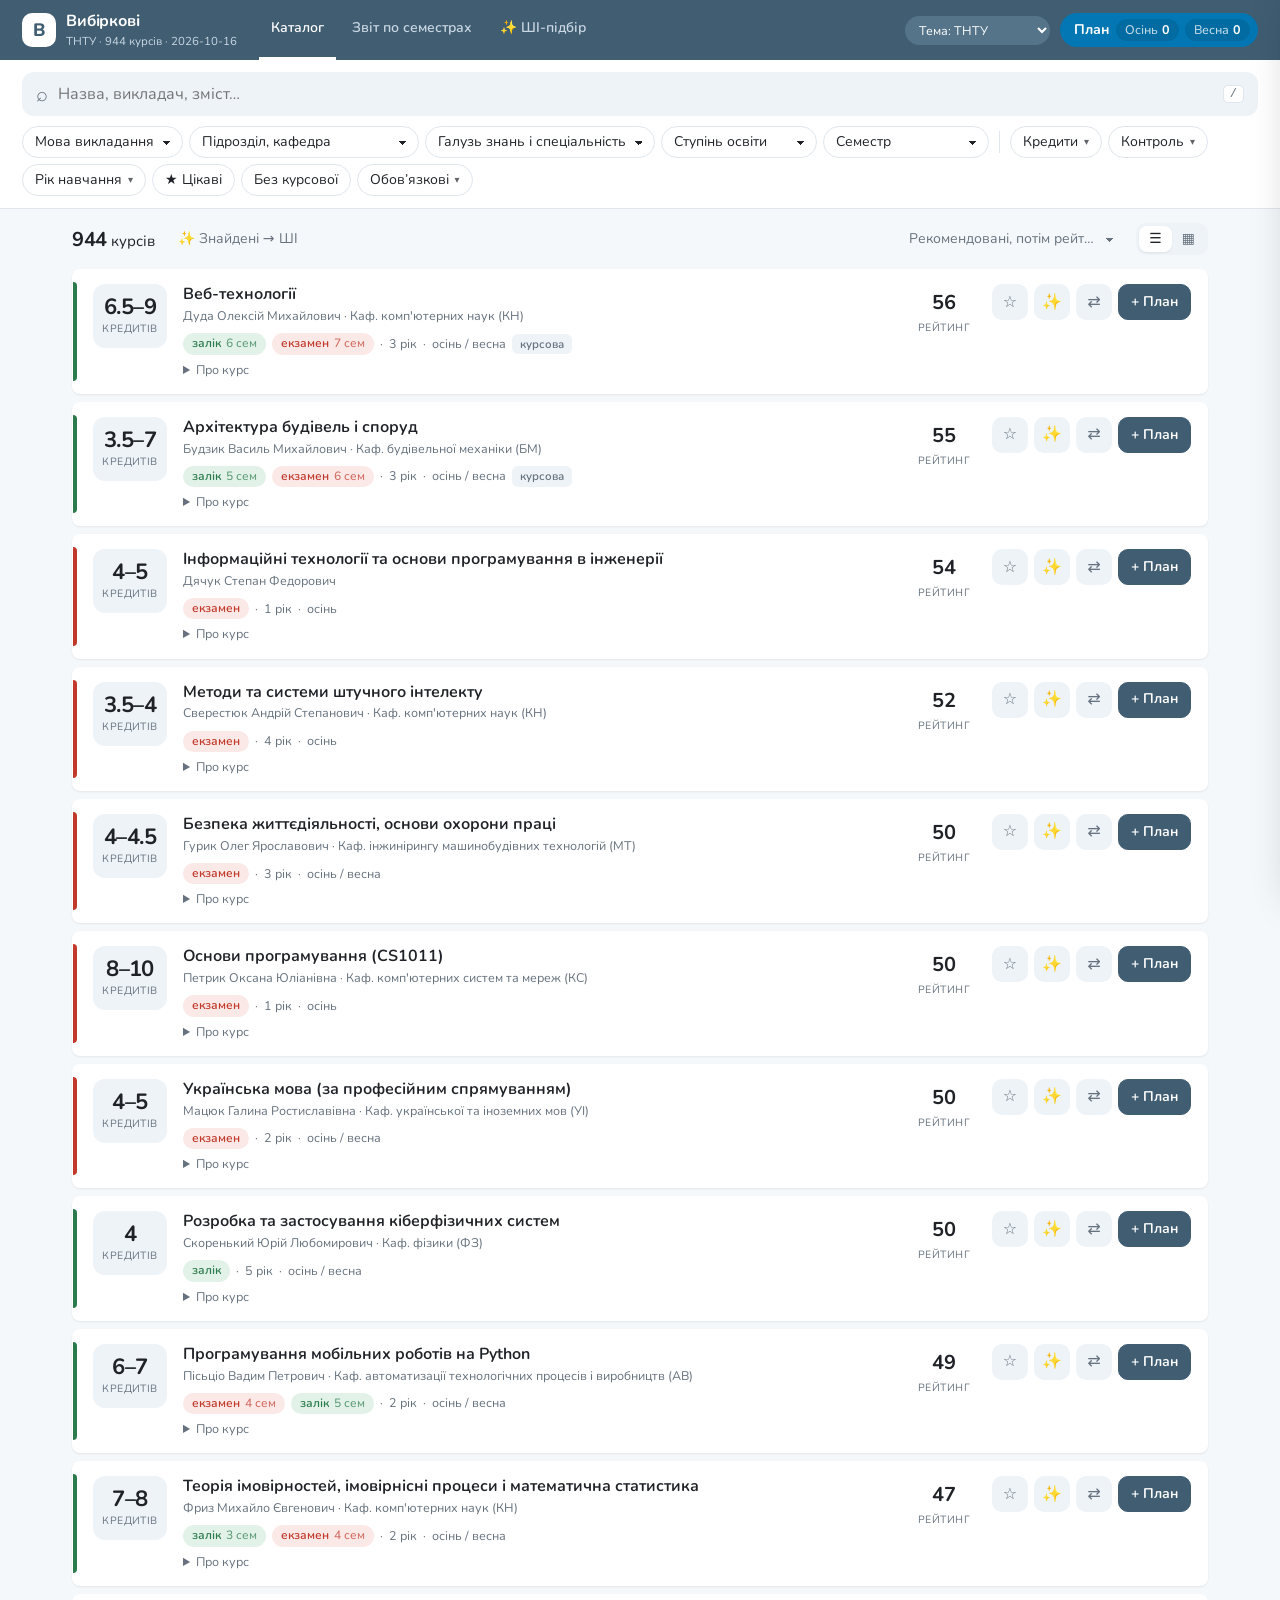
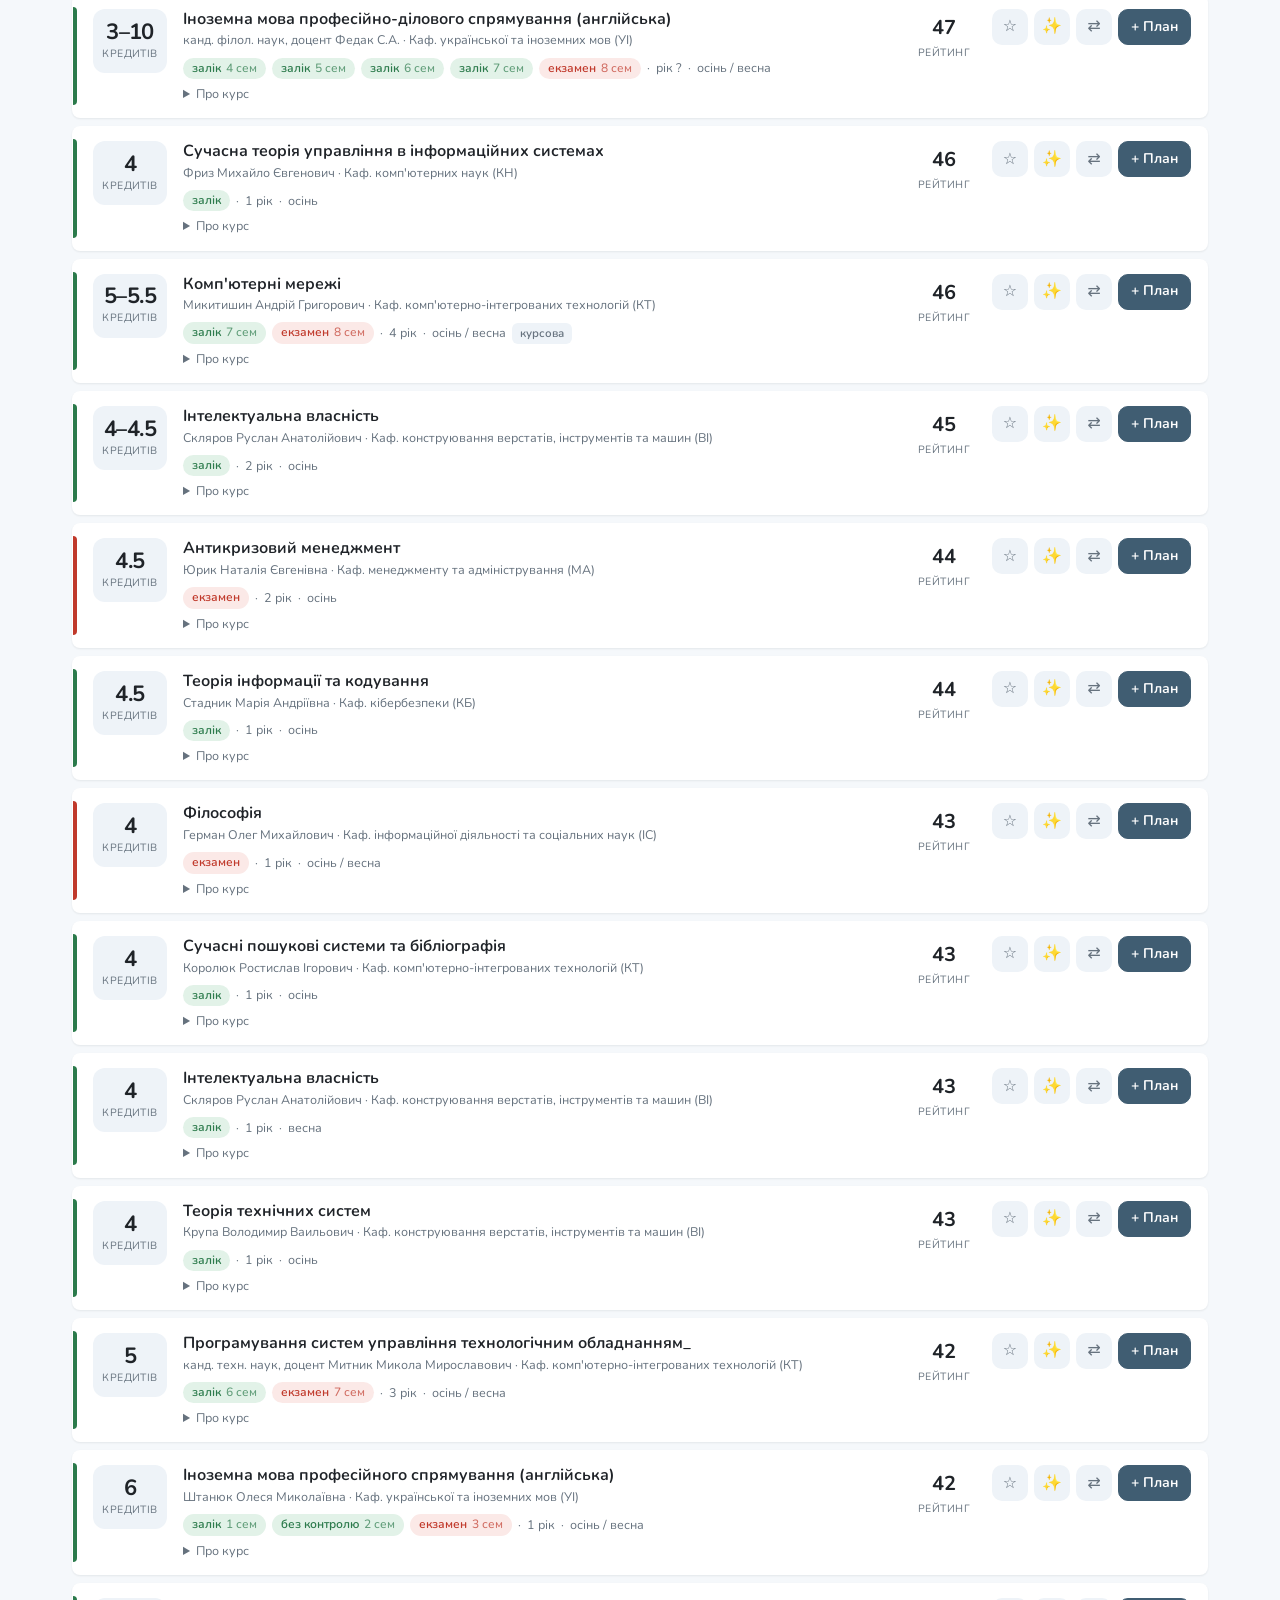
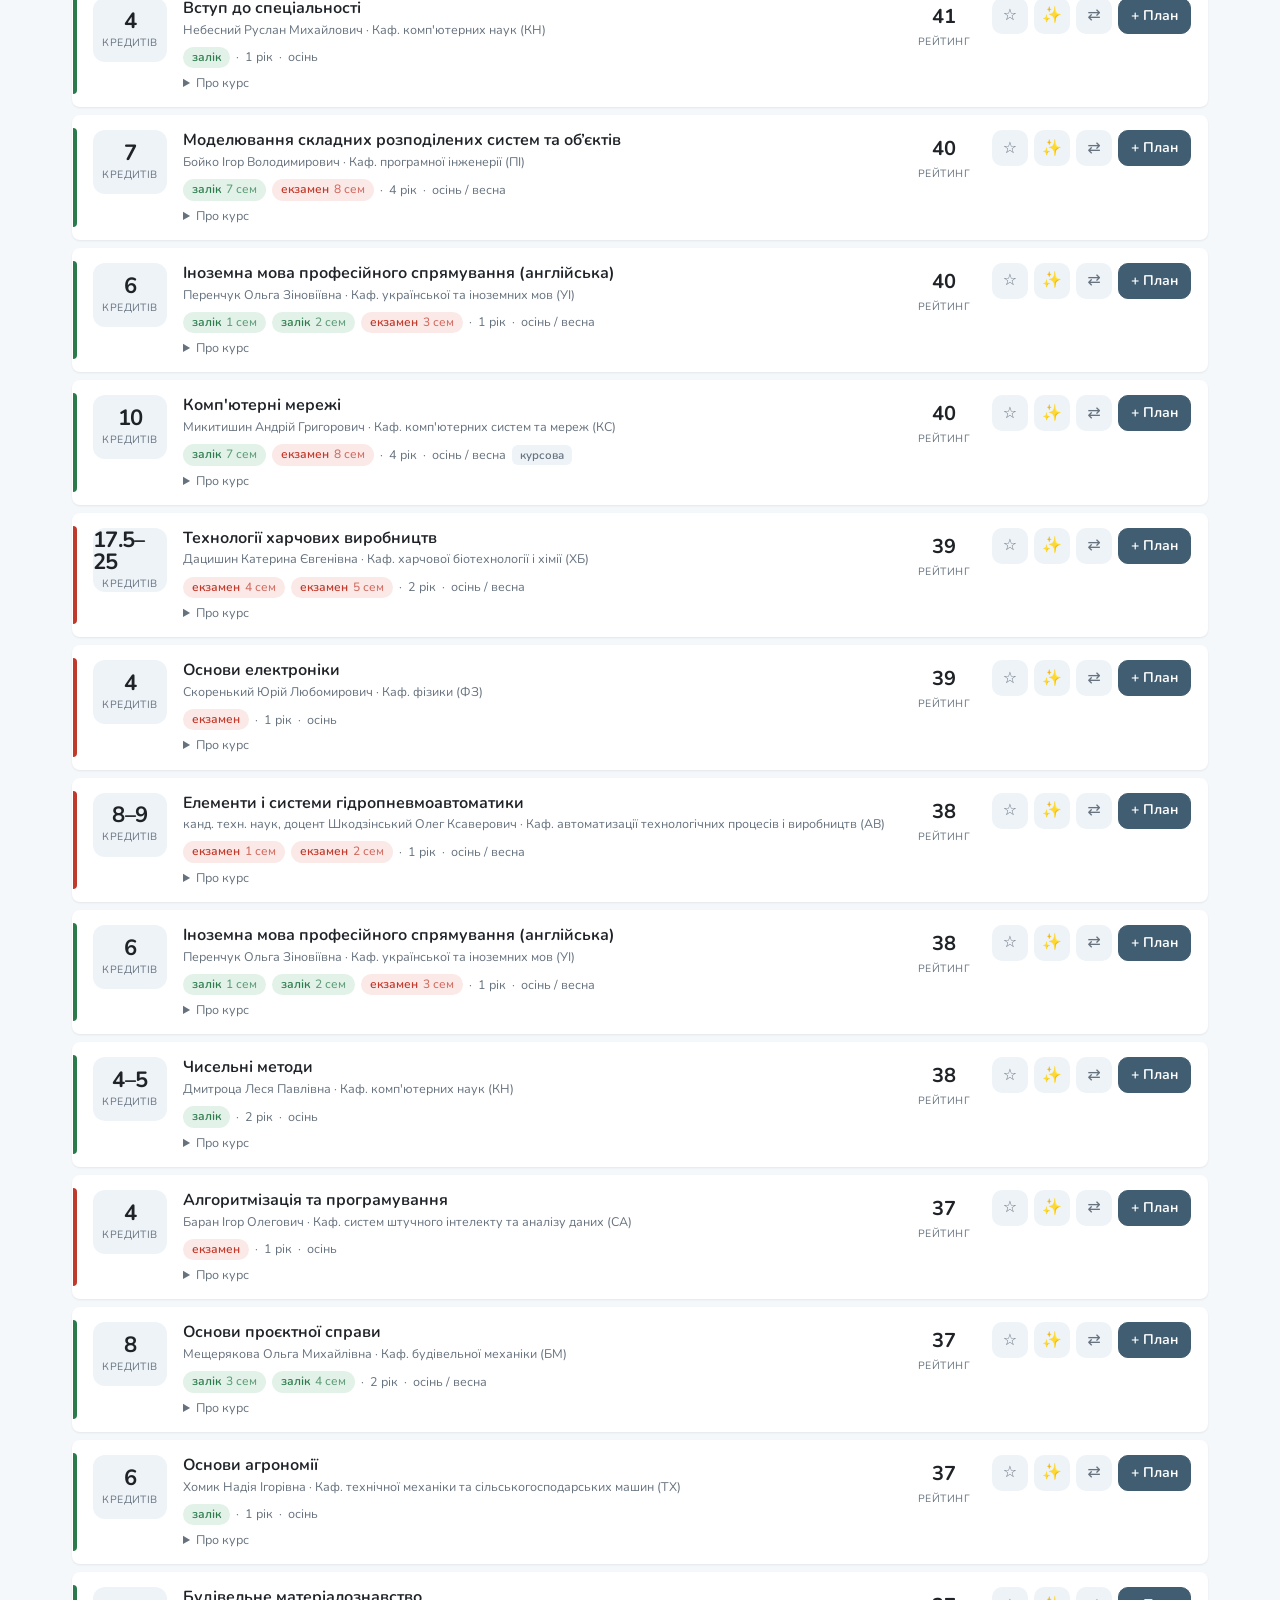
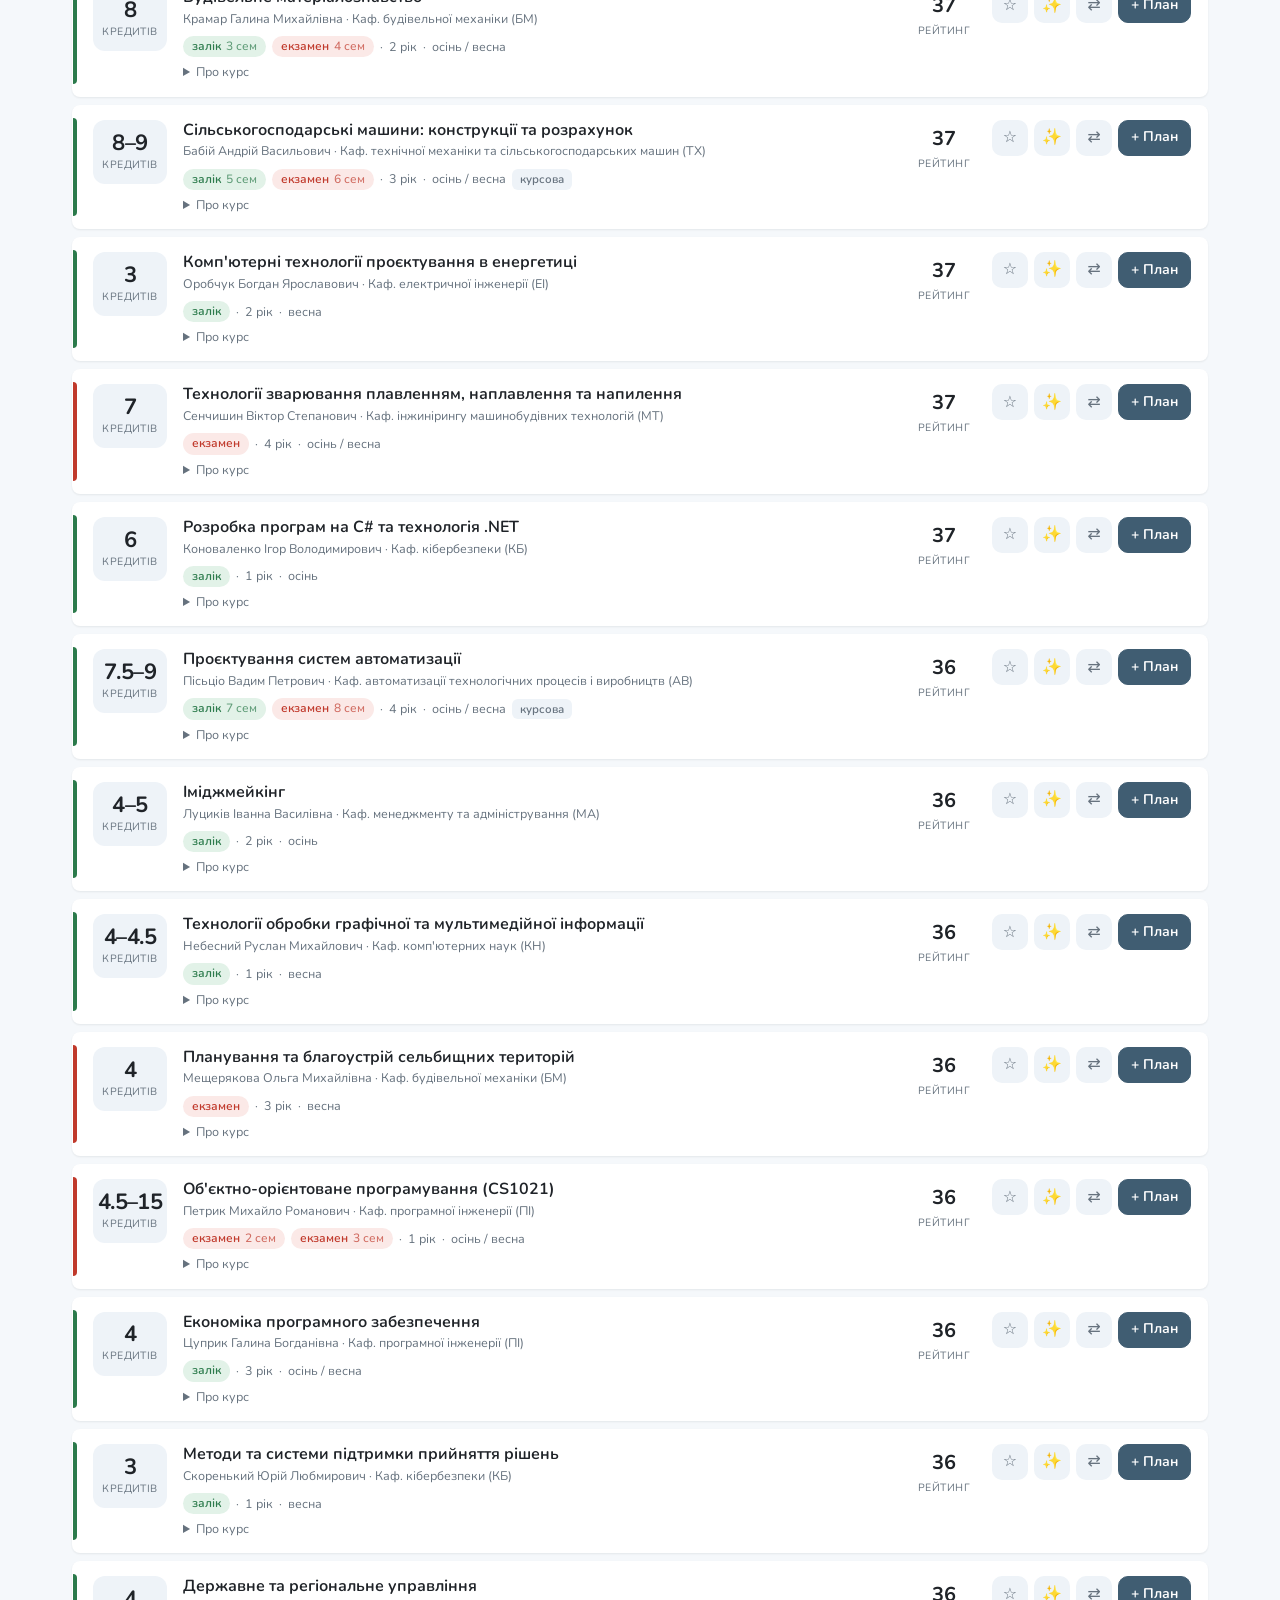
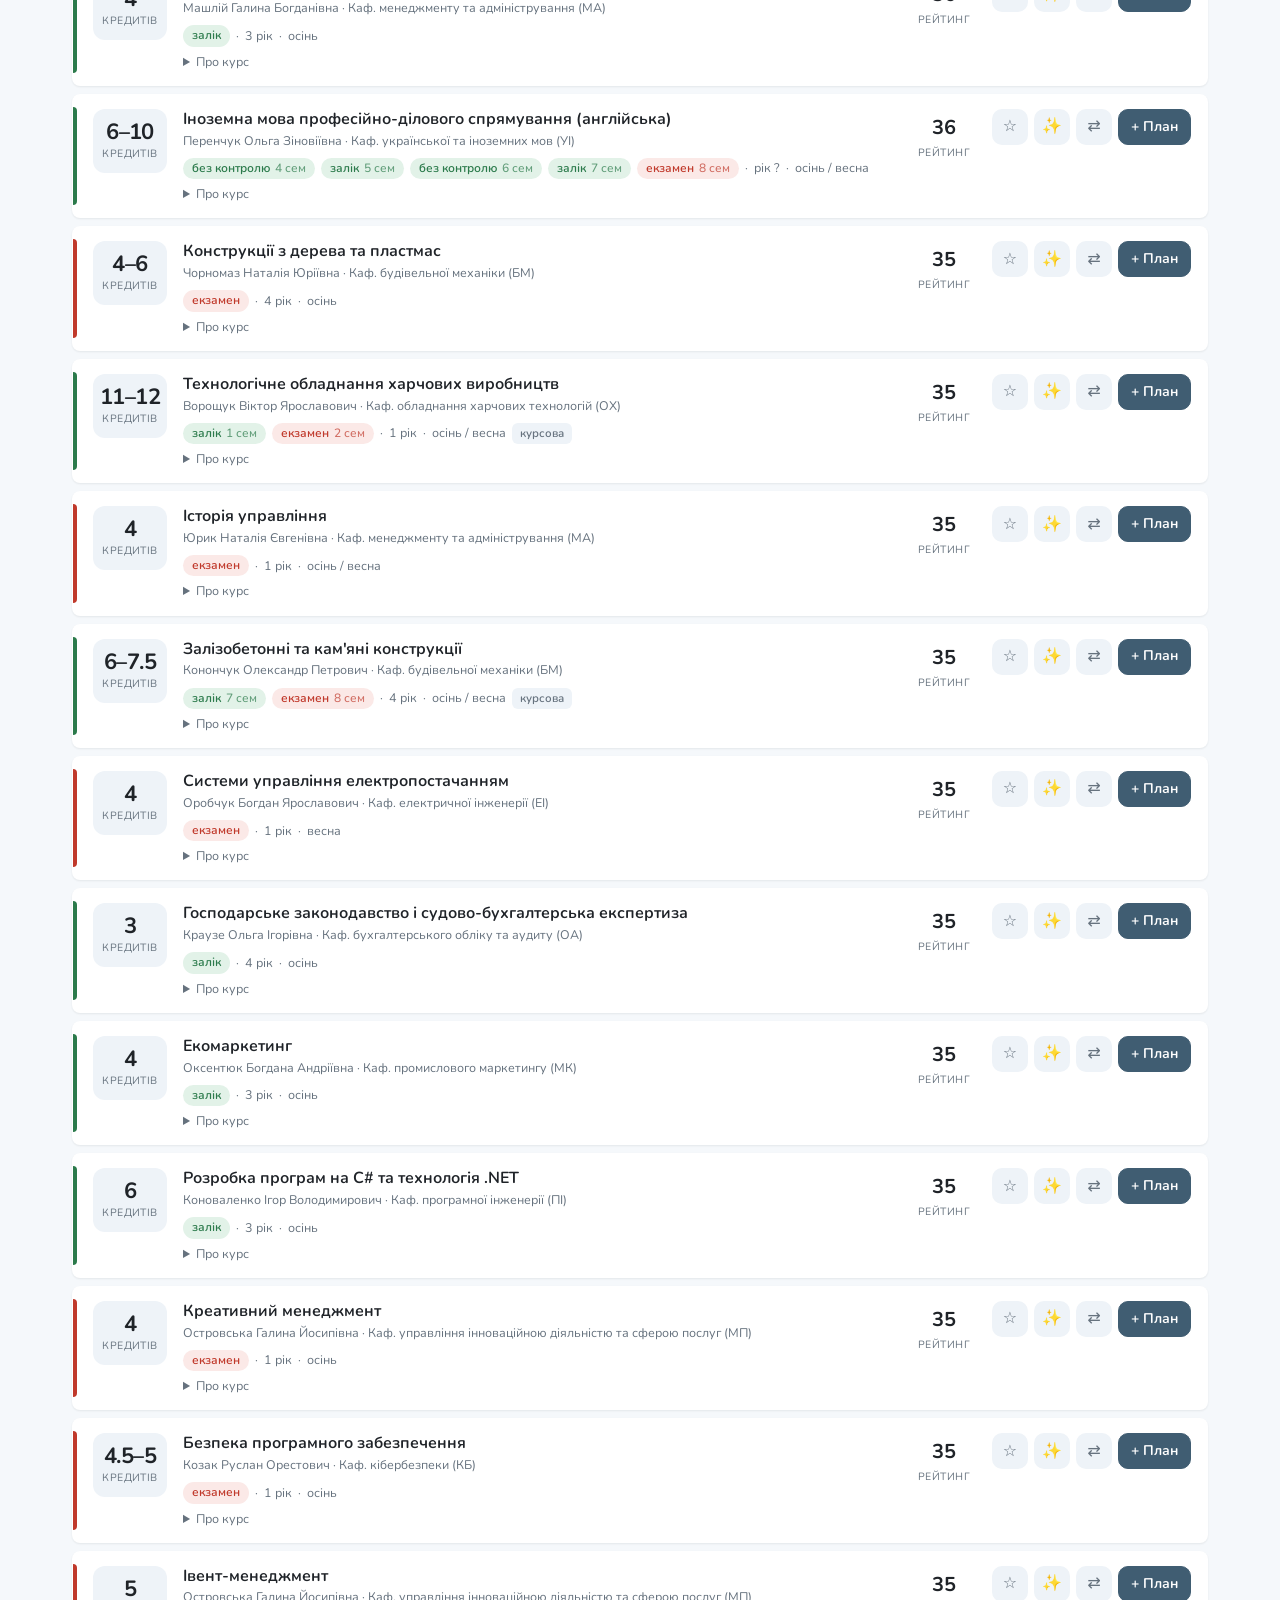
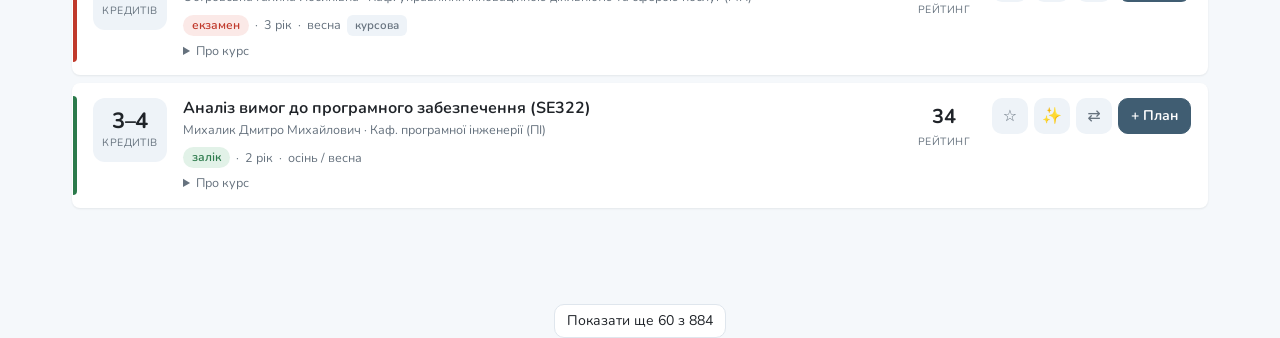
==== commit dd7334ca: "Add theme selection feature; update version to 1.6.0, implement theme toggle in UI, and enhance styl" ====
--- a/index.html
+++ b/index.html
@@ -4,6 +4,8 @@
 <meta charset="utf-8">
 <meta name="viewport" content="width=device-width, initial-scale=1">
 <title>Вибіркові ТНТУ</title>
+<link rel="preconnect" href="https://fonts.googleapis.com">
+<link rel="stylesheet" href="https://fonts.googleapis.com/css2?family=Nunito:wght@400;600;700;800&display=swap">
 <link rel="stylesheet" href="extension/style.css">
 </head>
 <body>
--- a/extension/style.css
+++ b/extension/style.css
@@ -1,158 +1,344 @@
+/* ===== Токени ===== */
 .el-app {
-  --bg: #f4f5f7; --panel: #fff; --text: #1d2330; --muted: #667085; --line: #e2e5ea;
-  --accent: #b3261e; --accent-soft: #fbe9e7; --on-accent: #fff;
-  --ok: #1e7b45; --ok-soft: #e4f4ea; --warn: #8a5800; --warn-soft: #fff1cc; --chip: #eef0f4;
-  --shadow: 0 1px 2px rgba(16, 24, 40, .06);
-  min-height: 100%; background: var(--bg); color: var(--text);
-  font: 14px/1.45 system-ui, -apple-system, "Segoe UI", Roboto, sans-serif; text-align: left;
-}
+  --paper: #f6f3ec; --surface: #fffdf8; --sunken: #efebe1; --ink: #18202f; --muted: #6c6f78; --line: #e4ded1;
+  --navy: #17223b; --navy-2: #22304f; --on-navy: #f3efe6; --on-navy-muted: #a9b2c6;
+  --amber: #f0a500; --amber-soft: #fdf1d3; --on-amber: #1b1400;
+  --exam: #cf3f3f; --exam-soft: #fae3e0; --zalik: #1f8a63; --zalik-soft: #dcf1e7;
+  --rec: #5a49d6; --rec-soft: #ebe8fc; --warn: #9a5e00; --warn-soft: #fbecc9;
+  --radius: 14px; --shadow: 0 1px 0 rgba(24, 32, 47, .04), 0 2px 10px rgba(24, 32, 47, .05);
+  min-height: 100%; background: var(--paper); color: var(--ink); text-align: left;
+  font: 14px/1.45 "Inter", system-ui, -apple-system, "Segoe UI", Roboto, sans-serif;
+  font-feature-settings: "tnum" 1, "cv11" 1;
+}
+/* Теми: data-theme = tntu (за замовчуванням) | classic | dark | auto (класична, темна за системою) */
 @media (prefers-color-scheme: dark) {
-  .el-app {
-    --bg: #14161b; --panel: #1d2027; --text: #e7e9ee; --muted: #9aa1ad; --line: #2e323b;
-    --accent: #ff8a80; --accent-soft: #3a2422; --on-accent: #1d2027;
-    --ok: #6fd39a; --ok-soft: #1e3328; --warn: #ffc65c; --warn-soft: #3a3020; --chip: #2a2e37;
+  .el-app[data-theme="auto"] {
+    --paper: #0f1218; --surface: #171b23; --sunken: #1d222c; --ink: #ebe7de; --muted: #969ca8; --line: #272d38;
+    --navy: #0a0d13; --navy-2: #1a2030; --on-navy: #ebe7de; --on-navy-muted: #8790a3;
+    --amber: #ffbe3b; --amber-soft: #3a2f14; --on-amber: #1b1400;
+    --exam: #ff7b6e; --exam-soft: #3b1f1e; --zalik: #4fd1a1; --zalik-soft: #153128;
+    --rec: #ab9fff; --rec-soft: #262241; --warn: #ffc65c; --warn-soft: #3a3020;
     --shadow: none;
   }
 }
-body:has(> .el-app) { margin: 0; background: var(--bg); }
+.el-app[data-theme="dark"] {
+    --paper: #0f1218; --surface: #171b23; --sunken: #1d222c; --ink: #ebe7de; --muted: #969ca8; --line: #272d38;
+    --navy: #0a0d13; --navy-2: #1a2030; --on-navy: #ebe7de; --on-navy-muted: #8790a3;
+    --amber: #ffbe3b; --amber-soft: #3a2f14; --on-amber: #1b1400;
+    --exam: #ff7b6e; --exam-soft: #3b1f1e; --zalik: #4fd1a1; --zalik-soft: #153128;
+    --rec: #ab9fff; --rec-soft: #262241; --warn: #ffc65c; --warn-soft: #3a3020;
+    --shadow: none;
+}
+/* Світла тема в стилі dl.tntu.edu.ua: синьо-сіра шапка #405D72, посилання #0277b3, шрифт Nunito */
+.el-app[data-theme="tntu"] {
+  --paper: #f5f8fb; --surface: #ffffff; --sunken: #eef3f8; --ink: #1f2328; --muted: #66727e; --line: #dfe6ed;
+  --navy: #405d72; --navy-2: #557489; --on-navy: #ffffff; --on-navy-muted: #c9d7e3;
+  --amber: #0277b3; --amber-soft: #e3f1fb; --on-amber: #ffffff;
+  --exam: #c0392b; --exam-soft: #fbe9e7; --zalik: #2b7a4b; --zalik-soft: #e2f2e8;
+  --rec: #5b4cc4; --rec-soft: #ecebfa; --warn: #8f5a00; --warn-soft: #fff3d4;
+  --radius: 8px; --shadow: 0 1px 2px rgba(31, 35, 40, .08);
+  font-family: "Nunito", system-ui, -apple-system, "Segoe UI", Roboto, sans-serif;
+}
+.el-app[data-theme="tntu"] .tabs button[aria-selected=true] { border-bottom-color: #fff; }
+.el-app[data-theme="tntu"] .brand .logo { background: #fff; color: var(--navy); }
+.el-app[data-theme="tntu"] .item .name a:hover { color: var(--amber); }
+.el-app[data-theme="tntu"] a:hover { color: #169bdd; }
+.el-app[data-theme="tntu"] .item.picked { background: linear-gradient(90deg, var(--amber-soft), var(--surface) 35%); }
+.el-app[data-theme="tntu"] .tiles.summary .tile.exam b { color: #ffb4aa; }
+.el-app[data-theme="tntu"] .tiles.summary .tile.zalik b { color: #a8e6c1; }
+.el-app .theme-sel { background: var(--navy-2); color: var(--on-navy); border: none; border-radius: 999px; padding: 5px 10px; font-size: 12.5px; cursor: pointer; }
+.el-app .theme-sel option { color: #1f2328; background: #fff; }
+body:has(> .el-app) { margin: 0; background: var(--paper); }
 .el-app *, .el-app *::before, .el-app *::after { box-sizing: border-box; }
-.el-app a { color: var(--accent); }
-.el-app h2 { font-size: 15px; margin: 0 0 8px; }
-.el-app .loading { padding: 40px; text-align: center; color: var(--muted); }
-
-/* шапка */
-.el-header { position: sticky; top: 0; z-index: 5; display: flex; gap: 14px; align-items: center; flex-wrap: wrap;
-  padding: 10px 18px; background: var(--panel); border-bottom: 1px solid var(--line); }
-.el-header .brand { display: flex; flex-direction: column; }
-.el-header .brand b { font-size: 16px; }
-.el-header .account { flex: 1; display: flex; gap: 8px; align-items: center; flex-wrap: wrap; font-size: 13px; min-width: 0; }
-.acc-pill { background: var(--ok-soft); color: var(--ok); padding: 3px 10px; border-radius: 999px; font-weight: 600; }
-
-/* розкладка */
-.layout { display: grid; grid-template-columns: 290px minmax(0, 1fr) 350px; gap: 16px; padding: 16px; align-items: start; }
-.left, .right { position: sticky; top: 72px; max-height: calc(100vh - 88px); overflow: auto; }
-.panel { background: var(--panel); border: 1px solid var(--line); border-radius: 12px; padding: 12px 14px; margin-bottom: 14px; box-shadow: var(--shadow); }
-.panel-head { display: flex; justify-content: space-between; align-items: baseline; }
-.only-narrow { display: none; }
-@media (max-width: 1280px) {
-  .layout { grid-template-columns: 270px minmax(0, 1fr); }
-  .right { grid-column: 1 / -1; position: static; max-height: none; display: grid; grid-template-columns: 1fr 1fr; gap: 14px; }
-}
-@media (max-width: 860px) {
-  .layout { grid-template-columns: 1fr; padding: 10px 16px; }
-  .only-narrow { display: inline-block; }
-  .el-header { padding: 10px 16px; }
-  .el-header .account { order: 5; flex-basis: 100%; }
-  .left { display: none; position: static; max-height: none; }
-  .el-app.filters-open .left { display: block; }
-  .right { grid-template-columns: 1fr; }
-}
-
-/* поля */
-.el-app details > summary { cursor: pointer; font-weight: 600; margin: 8px 0 2px; color: var(--text); }
-label.f { display: flex; justify-content: space-between; align-items: baseline; font-size: 12px; color: var(--muted); margin: 10px 0 4px; font-weight: 600; }
-.el-app input[type=search], .el-app input[type=number], .el-app input[type=text], .el-app select, .el-app textarea {
-  width: 100%; padding: 6px 8px; border: 1px solid var(--line); border-radius: 7px; background: var(--bg); color: var(--text); font: inherit; }
-.el-app textarea { min-height: 100px; resize: vertical; font-size: 13px; margin-top: 6px; }
-.el-app :focus-visible { outline: 2px solid var(--accent); outline-offset: 1px; }
-.chips { display: flex; flex-wrap: wrap; gap: 5px; }
-.el-app .chip { border: 1px solid var(--line); background: var(--chip); color: var(--text); border-radius: 999px; padding: 3px 10px; font-size: 12px; }
-.el-app .chip.on { background: var(--accent); border-color: var(--accent); color: var(--on-accent); }
-.check { display: flex; gap: 7px; align-items: center; margin-top: 7px; font-size: 13px; cursor: pointer; }
-
-/* кнопки */
-.el-app button { font: inherit; cursor: pointer; border: 1px solid var(--line); background: var(--chip); color: var(--text); border-radius: 7px; padding: 5px 11px; }
-.el-app button:disabled { opacity: .5; cursor: default; }
-.el-app button.primary { background: var(--accent); border-color: var(--accent); color: var(--on-accent); }
-.el-app button.small { padding: 2px 8px; font-size: 12px; }
-.el-app button.link { border: none; background: none; color: var(--accent); padding: 0; }
-.el-app button.on { border-color: var(--accent); color: var(--accent); }
-.el-app button.icon-btn { padding: 4px 10px; font-size: 16px; }
+.el-app a { color: inherit; }
+.el-app [hidden] { display: none !important; }
+.el-app .loading { padding: 60px; text-align: center; color: var(--muted); }
+.el-app h1, .el-app h2, .el-app h3 { margin: 0; letter-spacing: -.01em; }
+.hint { color: var(--muted); font-size: 12.5px; }
+.ok-text { color: var(--zalik); }
+.spacer { flex: 1; }
 .row { display: flex; gap: 8px; align-items: center; flex-wrap: wrap; }
-.spacer { flex: 1; }
-.seg { display: inline-flex; }
-.seg button { border-radius: 0; }
-.seg button:first-child { border-radius: 7px 0 0 7px; }
-.seg button:last-child { border-radius: 0 7px 7px 0; margin-left: -1px; }
-.seg button.on { background: var(--panel); font-weight: 600; }
-
-/* пошук і тулбар */
-.searchbar input { font-size: 16px; padding: 10px 14px; border-radius: 10px; background: var(--panel); box-shadow: var(--shadow); }
-.toolbar { display: flex; gap: 8px; align-items: center; flex-wrap: wrap; margin: 10px 0; }
-.toolbar select { width: auto; }
-.count { font-weight: 700; }
-.active-chips { display: flex; gap: 5px; flex-wrap: wrap; }
-.achip { display: inline-flex; gap: 4px; align-items: center; font-size: 12px; background: var(--accent-soft); color: var(--accent); border: none; border-radius: 999px; padding: 2px 9px; max-width: 280px; overflow: hidden; text-overflow: ellipsis; white-space: nowrap; }
-.el-app button.achip { border: none; background: var(--accent-soft); color: var(--accent); padding: 2px 9px; border-radius: 999px; }
-
-/* картки */
-.cards { display: flex; flex-direction: column; gap: 8px; }
-.card { background: var(--panel); border: 1px solid var(--line); border-radius: 12px; padding: 12px 14px; display: grid; grid-template-columns: minmax(0, 1fr) auto; gap: 4px 14px; box-shadow: var(--shadow); }
-.card.blocked, tr.blocked { opacity: .5; }
-.card.inplan { border-color: var(--ok); box-shadow: inset 3px 0 0 var(--ok); }
-.card .title { font-size: 15.5px; margin: 0; }
-.card .title a { color: var(--text); text-decoration: none; }
-.card .title a:hover { color: var(--accent); text-decoration: underline; }
-.card .sub { color: var(--muted); font-size: 12.5px; margin-top: 2px; }
-.card .sub a { color: inherit; }
-.facts { display: flex; flex-wrap: wrap; gap: 4px; margin-top: 7px; align-items: center; }
-.fact.big { font-weight: 700; font-size: 15px; margin-right: 4px; }
-.fact.big small { font-weight: 500; color: var(--muted); }
-.tag { font-size: 11.5px; padding: 1px 7px; border-radius: 5px; background: var(--chip); white-space: nowrap; }
-.tag.exam { background: var(--accent-soft); color: var(--accent); }
-.tag.credit, .tag.ok { background: var(--ok-soft); color: var(--ok); }
-.tag.warn { background: var(--warn-soft); color: var(--warn); }
-.muted-tag { color: var(--muted); }
-.actions { display: flex; gap: 6px; align-items: start; }
-.el-app .star { font-size: 18px; line-height: 1; border: none; background: none; padding: 3px 4px; color: var(--muted); }
-.el-app .star.on { color: #e0a200; }
-.card details.more { grid-column: 1 / -1; font-size: 13px; color: var(--muted); }
-.card details.more summary { font-weight: 500; color: var(--muted); }
-.card details.more p { margin: 6px 0; }
-.more-btn { margin: 14px auto; display: block; }
-.empty { padding: 40px 20px; text-align: center; color: var(--muted); background: var(--panel); border: 1px dashed var(--line); border-radius: 12px; }
-@media (max-width: 600px) { .card { grid-template-columns: 1fr; } }
-
-/* таблиця */
-.table-wrap { overflow-x: auto; background: var(--panel); border: 1px solid var(--line); border-radius: 12px; }
-.tbl { border-collapse: collapse; width: 100%; font-size: 13px; }
-.tbl th, .tbl td { padding: 7px 9px; border-bottom: 1px solid var(--line); text-align: left; vertical-align: top; }
-.tbl thead th { position: sticky; top: 0; background: var(--panel); color: var(--muted); font-weight: 600; font-size: 12px; }
-.tbl td a { color: var(--text); font-weight: 600; text-decoration: none; }
-.tbl td a:hover { color: var(--accent); text-decoration: underline; }
+
+/* ===== Кнопки ===== */
+.el-app button { font: inherit; color: inherit; cursor: pointer; border: 1px solid var(--line); background: var(--surface); border-radius: 10px; padding: 6px 12px; }
+.el-app button:hover { border-color: var(--muted); }
+.el-app button:disabled { opacity: .45; cursor: default; }
+.el-app button.primary { background: var(--navy); border-color: var(--navy); color: var(--on-navy); font-weight: 600; }
+.el-app button.ghost { background: none; border-color: transparent; color: var(--muted); }
+.el-app button.link { background: none; border: none; padding: 0 4px; color: var(--muted); text-decoration: underline; }
+.el-app :focus-visible { outline: 2px solid var(--amber); outline-offset: 2px; }
+.el-app input[type=number], .el-app input[type=search], .el-app textarea, .el-app select {
+  font: inherit; color: var(--ink); background: var(--surface); border: 1px solid var(--line); border-radius: 10px; padding: 6px 9px; }
+.el-app textarea { width: 100%; min-height: 90px; resize: vertical; }
+
+/* ===== Верхня панель ===== */
+.top { position: sticky; top: 0; z-index: 20; display: flex; align-items: center; gap: 22px; padding: 0 22px; height: 60px;
+  background: var(--navy); color: var(--on-navy); }
+.brand { display: flex; align-items: center; gap: 10px; }
+.brand .logo { width: 34px; height: 34px; border-radius: 10px; background: var(--amber); color: var(--on-amber); display: grid; place-items: center; font-weight: 800; font-size: 18px; }
+.brand b { display: block; font-size: 16px; letter-spacing: -.01em; }
+.brand small { display: block; color: var(--on-navy-muted); font-size: 11.5px; }
+.tabs { display: flex; gap: 4px; height: 100%; }
+.el-app .tabs button { background: none; border: none; border-radius: 0; color: var(--on-navy-muted); font-weight: 600; padding: 0 12px; height: 100%; border-bottom: 3px solid transparent; }
+.el-app .tabs button[aria-selected=true] { color: var(--on-navy); border-bottom-color: var(--amber); }
+.top-right { margin-left: auto; display: flex; align-items: center; gap: 10px; }
+.el-app .acc { display: inline-flex; align-items: center; gap: 7px; background: var(--navy-2); border: 1px solid transparent; color: var(--on-navy); border-radius: 999px; padding: 5px 12px 5px 6px; font-size: 13px; max-width: 320px; }
+.acc span:nth-child(2) { white-space: nowrap; overflow: hidden; text-overflow: ellipsis; }
+.acc .ava { width: 22px; height: 22px; border-radius: 50%; background: var(--on-navy); display: grid; place-items: center; font-size: 12px; }
+.acc small { color: var(--on-navy-muted); }
+.acc.muted { color: var(--on-navy-muted); padding-left: 12px; }
+.el-app .acc.bad { background: var(--exam); color: #fff; padding-left: 12px; }
+.el-app .plan-btn { display: inline-flex; align-items: center; gap: 6px; background: var(--amber); color: var(--on-amber); border: none; border-radius: 999px; padding: 6px 8px 6px 14px; font-weight: 700; }
+.pb-sem { background: rgba(0, 0, 0, .1); border-radius: 999px; padding: 2px 9px; font-size: 12.5px; font-weight: 700; }
+.pb-sem i { font-style: normal; font-weight: 500; opacity: .75; margin-right: 4px; }
+.pb-sem.full { background: var(--zalik); color: #fff; }
+.pb-sem.over { background: var(--exam); color: #fff; }
+.el-app .ghost-ink { background: none; border: 1px solid var(--navy-2); color: var(--on-navy); }
+
+/* ===== Фільтри ===== */
+.filterbar { position: sticky; top: 60px; z-index: 15; background: var(--surface); border-bottom: 1px solid var(--line); padding: 12px 22px; display: flex; flex-direction: column; gap: 10px; }
+.search { display: flex; align-items: center; gap: 10px; background: var(--sunken); border-radius: 12px; padding: 0 14px; height: 44px; }
+.search span { font-size: 20px; color: var(--muted); }
+.el-app .search input { flex: 1; border: none; background: none; font-size: 16px; padding: 0; height: 100%; }
+.el-app .search input:focus { outline: none; }
+.search:focus-within { box-shadow: 0 0 0 2px var(--amber); }
+.search kbd { font: 12px ui-monospace, monospace; color: var(--muted); border: 1px solid var(--line); border-radius: 5px; padding: 1px 6px; background: var(--surface); }
+.pills { display: flex; gap: 6px; flex-wrap: wrap; align-items: center; }
+.pills .sep { width: 1px; height: 22px; background: var(--line); margin: 0 4px; }
+.el-app .pill { appearance: none; -webkit-appearance: none; display: inline-flex; align-items: center; gap: 6px; height: 32px; padding: 0 12px; border-radius: 999px;
+  border: 1px solid var(--line); background: var(--surface); color: var(--ink); font: 500 13px/1 inherit; cursor: pointer; max-width: 230px; list-style: none; white-space: nowrap; text-overflow: ellipsis; overflow: hidden; }
+.el-app select.pill { padding-right: 28px; background-image: linear-gradient(45deg, transparent 50%, currentColor 50%), linear-gradient(135deg, currentColor 50%, transparent 50%);
+  background-position: calc(100% - 15px) 14px, calc(100% - 11px) 14px; background-size: 4px 4px; background-repeat: no-repeat; }
+.el-app .pill:hover { border-color: var(--muted); }
+.el-app .pill.set { background-color: var(--navy); border-color: var(--navy); color: var(--on-navy); }
+.el-app[data-theme="dark"] .pill.set { background-color: var(--amber); border-color: var(--amber); color: var(--on-amber); }
+@media (prefers-color-scheme: dark) { .el-app[data-theme="auto"] .pill.set { background-color: var(--amber); border-color: var(--amber); color: var(--on-amber); } }
+.el-app .pill.quiet { border-color: transparent; background-color: transparent; color: var(--muted); }
+summary.pill::-webkit-details-marker { display: none; }
+summary.pill::after { content: "▾"; font-size: 10px; opacity: .7; }
+summary.pill[data-n]:not([data-n=""])::after { content: attr(data-n); font-size: 11px; background: var(--amber); color: var(--on-amber); border-radius: 999px; padding: 1px 6px; opacity: 1; font-weight: 700; }
+.pop { position: relative; }
+.pop-panel { position: absolute; top: calc(100% + 6px); left: 0; z-index: 30; background: var(--surface); border: 1px solid var(--line); border-radius: var(--radius);
+  box-shadow: 0 12px 32px rgba(0, 0, 0, .18); padding: 12px; width: max-content; max-width: 340px; }
+.pop.right .pop-panel { left: auto; right: 0; }
+.pop-panel.wide { width: 340px; }
+.chips { display: flex; flex-wrap: wrap; gap: 6px; }
+.el-app .chip { border-radius: 999px; padding: 4px 11px; font-size: 13px; background: var(--sunken); border-color: transparent; }
+.el-app .chip.on { background: var(--navy); color: var(--on-navy); }
+.el-app[data-theme="dark"] .chip.on { background: var(--amber); color: var(--on-amber); }
+@media (prefers-color-scheme: dark) { .el-app[data-theme="auto"] .chip.on { background: var(--amber); color: var(--on-amber); } }
+.check { display: flex; gap: 8px; align-items: center; font-size: 13px; margin-bottom: 8px; cursor: pointer; }
+.lbl { display: block; font-size: 12px; color: var(--muted); margin: 10px 0 4px; font-weight: 600; }
+.mand-sem ul { margin: 2px 0 8px; padding-left: 18px; font-size: 12.5px; }
+.pop-panel details summary { cursor: pointer; font-size: 13px; font-weight: 600; margin: 4px 0; }
+.pop-panel details { max-height: 260px; overflow: auto; }
+
+.resultbar { display: flex; align-items: center; gap: 10px; flex-wrap: wrap; padding: 14px 22px 4px; max-width: 1180px; margin: 0 auto; }
+.count { font-size: 15px; }
+.count b { font-size: 20px; letter-spacing: -.02em; }
+.active-chips { display: flex; gap: 6px; flex-wrap: wrap; align-items: center; }
+.el-app .achip { display: inline-flex; align-items: center; gap: 6px; background: var(--amber-soft); border: none; color: var(--ink); border-radius: 999px; padding: 3px 4px 3px 11px; font-size: 12.5px; max-width: 280px; }
+.achip span, .achip button { width: 18px; height: 18px; border-radius: 50%; display: grid; place-items: center; font-size: 10px; background: rgba(0, 0, 0, .08); text-decoration: none !important; padding: 0 !important; }
+.seg { display: inline-flex; background: var(--sunken); border-radius: 10px; padding: 3px; }
+.el-app .seg button { border: none; background: none; padding: 3px 10px; border-radius: 8px; color: var(--muted); }
+.el-app .seg button.on { background: var(--surface); color: var(--ink); box-shadow: var(--shadow); }
+
+/* ===== Список ===== */
+.content { max-width: 1180px; margin: 0 auto; padding: 10px 22px 90px; }
+.items { display: flex; flex-direction: column; gap: 8px; }
+.item { position: relative; display: grid; grid-template-columns: 74px minmax(0, 1fr) 64px auto; gap: 16px; align-items: start;
+  background: var(--surface); border-radius: var(--radius); padding: 14px 16px 14px 20px; box-shadow: var(--shadow); border: 1px solid transparent; }
+.item::before { content: ""; position: absolute; left: 0; top: 12px; bottom: 12px; width: 4px; border-radius: 0 4px 4px 0; background: var(--line); }
+.item.exam::before { background: var(--exam); }
+.item.zalik::before { background: var(--zalik); }
+.item:hover { border-color: var(--line); }
+.item.picked { border-color: var(--amber); background: linear-gradient(90deg, var(--amber-soft), var(--surface) 30%); }
+.item.dim { opacity: .45; }
+.coin { width: 74px; height: 64px; border-radius: 12px; background: var(--sunken); display: flex; flex-direction: column; align-items: center; justify-content: center; }
+.coin b { font-size: 22px; line-height: 1; letter-spacing: -.03em; }
+.coin small { font-size: 10.5px; color: var(--muted); margin-top: 3px; text-transform: uppercase; letter-spacing: .04em; }
+.item .name { font-size: 16px; font-weight: 650; line-height: 1.3; }
+.item .name a { text-decoration: none; }
+.item .name a:hover { text-decoration: underline; text-decoration-color: var(--amber); text-underline-offset: 3px; }
+.item .who { color: var(--muted); font-size: 12.5px; margin-top: 2px; }
+.meta { display: flex; flex-wrap: wrap; gap: 6px; align-items: center; margin-top: 8px; font-size: 12.5px; }
+.ctl { display: inline-flex; align-items: center; gap: 5px; padding: 2px 9px; border-radius: 999px; font-weight: 600; font-size: 12px; background: var(--sunken); white-space: nowrap; }
+.ctl i { font-style: normal; font-weight: 500; opacity: .7; }
+.ctl.exam { background: var(--exam-soft); color: var(--exam); }
+.ctl.zalik { background: var(--zalik-soft); color: var(--zalik); }
+.dot { color: var(--muted); white-space: nowrap; }
+.dot::before { content: "·"; margin-right: 6px; }
+.flag { display: inline-block; padding: 2px 8px; border-radius: 6px; font-size: 11.5px; font-weight: 600; background: var(--sunken); color: var(--muted); white-space: nowrap; }
+.flag.rec { background: var(--rec-soft); color: var(--rec); }
+.flag.ok { background: var(--zalik-soft); color: var(--zalik); }
+.flag.warn { background: var(--warn-soft); color: var(--warn); }
+.item details.more { margin-top: 6px; font-size: 13px; }
+.item details.more summary { cursor: pointer; color: var(--muted); font-size: 12.5px; width: max-content; }
+.item details.more p { margin: 6px 0; max-width: 72ch; }
+.score { text-align: center; padding-top: 4px; }
+.score b { display: block; font-size: 20px; letter-spacing: -.02em; }
+.score small { color: var(--muted); font-size: 10.5px; text-transform: uppercase; letter-spacing: .04em; }
+.acts { display: flex; gap: 6px; align-items: center; }
+.el-app .ic { width: 36px; height: 36px; padding: 0; border-radius: 10px; display: inline-grid; place-items: center; font-size: 16px; background: var(--sunken); border-color: transparent; color: var(--muted); }
+.el-app .ic.on { background: var(--navy); color: var(--on-navy); }
+.el-app .ic.star.on { background: var(--amber-soft); color: var(--amber); }
+.el-app .add { height: 36px; border-radius: 10px; background: var(--navy); border-color: var(--navy); color: var(--on-navy); font-weight: 650; white-space: nowrap; }
+.el-app .add.on { background: var(--amber); border-color: var(--amber); color: var(--on-amber); }
+.more-btn { display: block; margin: 6px auto 0; }
+.empty { text-align: center; padding: 70px 20px; color: var(--muted); }
+.empty .big { font-size: 48px; opacity: .4; }
+@media (max-width: 760px) {
+  .item { grid-template-columns: 58px minmax(0, 1fr); gap: 10px 12px; }
+  .coin { width: 58px; height: 54px; }
+  .coin b { font-size: 18px; }
+  .score { display: none; }
+  .acts { grid-column: 1 / -1; justify-content: flex-end; }
+}
+
+/* ===== Таблиці ===== */
+.tbl-wrap { overflow-x: auto; background: var(--surface); border-radius: var(--radius); box-shadow: var(--shadow); }
+.tbl { width: 100%; border-collapse: collapse; font-size: 13.5px; }
+.tbl th, .tbl td { padding: 9px 12px; text-align: left; vertical-align: middle; border-bottom: 1px solid var(--line); }
+.tbl thead th { font-size: 11.5px; text-transform: uppercase; letter-spacing: .05em; color: var(--muted); font-weight: 600; background: var(--surface); }
+.tbl tbody tr:hover { background: var(--sunken); }
+.tbl td a { text-decoration: none; font-weight: 600; }
+.tbl td a:hover { text-decoration: underline; }
 .tbl .num { text-align: right; white-space: nowrap; }
 .tbl .nowrap { white-space: nowrap; }
-.tbl tr.inplan td:first-child { box-shadow: inset 3px 0 0 var(--ok); }
-.tbl .facts { margin-top: 3px; }
-.tbl.cmp th { white-space: nowrap; color: var(--muted); }
-.tbl.cmp td { min-width: 200px; }
-
-/* план */
-.note { font-size: 12px; color: var(--muted); background: var(--chip); border-radius: 7px; padding: 6px 8px; margin-bottom: 8px; }
-.plan-sem { padding: 8px 0 10px; border-bottom: 1px solid var(--line); }
-.plan-sem:last-of-type { border-bottom: none; }
-.plan-head { display: flex; justify-content: space-between; align-items: center; gap: 8px; flex-wrap: wrap; }
-.plan-head input { width: 64px; display: inline-block; }
-.sum { display: flex; justify-content: space-between; font-weight: 600; margin: 6px 0 3px; font-size: 13px; }
-.bar { height: 6px; background: var(--chip); border-radius: 3px; overflow: hidden; margin-bottom: 6px; }
-.bar > div { height: 100%; background: var(--ok); transition: width .2s; }
-.bar.over > div { background: var(--accent); }
-.ok-text { color: var(--ok); }
-.bad-text { color: var(--accent); }
-.plan-item { display: grid; grid-template-columns: minmax(0, 1fr) auto; gap: 6px; padding: 6px 0; font-size: 13px; border-top: 1px dashed var(--line); }
-.plan-item a { color: var(--text); font-weight: 600; text-decoration: none; }
-.plan-ctl { display: flex; flex-direction: column; align-items: end; gap: 3px; }
-.plan-ctl select { width: auto; padding: 1px 4px; font-size: 12px; max-width: 140px; }
-.empty-sem { padding: 4px 0; }
-.combo { border: 1px solid var(--line); border-radius: 9px; padding: 8px 10px; margin-top: 8px; font-size: 13px; }
-.combo-head { display: flex; justify-content: space-between; }
-.combo ul { margin: 4px 0 8px; padding-left: 18px; }
-.mand-sem ul { margin: 2px 0 8px; padding-left: 18px; font-size: 13px; }
-
-/* порівняння */
-.comparebar { position: sticky; bottom: 0; z-index: 6; display: flex; gap: 8px; align-items: center; flex-wrap: wrap;
-  padding: 10px 18px; background: var(--panel); border-top: 1px solid var(--line); box-shadow: 0 -4px 14px rgba(0, 0, 0, .08); }
-.comparebar[hidden], .modal[hidden], .el-app [hidden] { display: none !important; }
-.modal { position: fixed; inset: 0; z-index: 10; background: rgba(0, 0, 0, .45); display: flex; align-items: center; justify-content: center; padding: 16px; }
-.modal-box { position: relative; background: var(--bg); border-radius: 14px; padding: 18px; max-width: min(1100px, 100%); max-height: 90vh; overflow: auto; width: 100%; }
-.modal-x { position: absolute; top: 10px; right: 10px; }
+.tbl tr.picked td:first-child { box-shadow: inset 4px 0 0 var(--amber); }
+.tbl tr.dim { opacity: .45; }
+.tbl .meta { margin-top: 3px; }
+.tbl tfoot td { font-weight: 700; border-bottom: none; background: var(--sunken); }
+.tbl.cmp th { white-space: nowrap; }
+.tbl.cmp tbody th { color: var(--muted); font-size: 12px; font-weight: 600; text-transform: uppercase; letter-spacing: .04em; vertical-align: top; }
+.tbl.cmp td { min-width: 220px; vertical-align: top; }
+
+/* ===== Звіт ===== */
+.report-head { display: flex; justify-content: space-between; align-items: end; gap: 16px; flex-wrap: wrap; margin: 18px 0 14px; }
+.report-head h1 { font-size: 28px; letter-spacing: -.03em; }
+.report-head p { margin: 4px 0 0; }
+.semtabs { display: flex; gap: 6px; flex-wrap: wrap; margin-bottom: 18px; }
+.tiles { display: grid; grid-template-columns: repeat(5, minmax(0, 1fr)); gap: 10px; margin-bottom: 12px; }
+.tile { background: var(--surface); border-radius: var(--radius); padding: 14px 16px; box-shadow: var(--shadow); }
+.tile b { display: block; font-size: 28px; letter-spacing: -.03em; line-height: 1.1; }
+.tile span { color: var(--muted); font-size: 12.5px; }
+.tile.exam b { color: var(--exam); }
+.tile.zalik b { color: var(--zalik); }
+.tiles.summary .tile { background: var(--navy); color: var(--on-navy); }
+.tiles.summary .tile span { color: var(--on-navy-muted); }
+.tiles.summary .tile.exam b { color: #ff9a8f; }
+.tiles.summary .tile.zalik b { color: #6fe0b4; }
+.rsem { margin: 26px 0; }
+.rsem-head { display: flex; align-items: baseline; justify-content: space-between; gap: 10px; margin-bottom: 10px; flex-wrap: wrap; }
+.rsem-head h2 { font-size: 20px; }
+.rsem-head h2 span { color: var(--muted); font-weight: 500; font-size: 15px; }
+.type { font-size: 12px; font-weight: 600; padding: 2px 8px; border-radius: 6px; white-space: nowrap; }
+.type.mand { background: var(--sunken); color: var(--muted); }
+.type.plan { background: var(--amber-soft); color: var(--warn); }
+.type.site { background: var(--zalik-soft); color: var(--zalik); }
+@media (max-width: 760px) { .tiles { grid-template-columns: repeat(2, minmax(0, 1fr)); } }
+
+/* ===== Шухляда плану ===== */
+.drawer-back { position: fixed; inset: 0; z-index: 40; background: rgba(10, 13, 19, .35); }
+.drawer { position: fixed; top: 0; right: 0; bottom: 0; z-index: 41; width: min(430px, 100%); background: var(--paper); box-shadow: -10px 0 40px rgba(0, 0, 0, .2);
+  transform: translateX(105%); transition: transform .22s ease; overflow: auto; padding: 0 18px 30px; }
+.drawer.open { transform: none; }
+.drawer-head { position: sticky; top: 0; z-index: 1; display: flex; justify-content: space-between; align-items: center; padding: 16px 0 10px; background: var(--paper); }
+.drawer-head h2 { font-size: 22px; letter-spacing: -.02em; }
+.psem { background: var(--surface); border-radius: var(--radius); padding: 14px; margin-bottom: 10px; box-shadow: var(--shadow); }
+.psem-head { display: flex; justify-content: space-between; align-items: center; gap: 8px; }
+.psem-head input { width: 64px; padding: 3px 6px; }
+.gauge { height: 8px; border-radius: 99px; background: var(--sunken); overflow: hidden; margin: 10px 0 6px; }
+.gauge div { height: 100%; background: var(--amber); border-radius: 99px; transition: width .25s; }
+.gauge.full div { background: var(--zalik); }
+.gauge.over div { background: var(--exam); }
+.psem-sum { display: flex; justify-content: space-between; font-size: 13px; margin-bottom: 4px; }
+.psem-sum span { color: var(--muted); }
+.pitem { display: grid; grid-template-columns: 38px minmax(0, 1fr) auto; gap: 8px; align-items: center; padding: 8px 0; border-top: 1px solid var(--line); font-size: 13px; }
+.pitem .ctl { justify-content: center; padding: 2px 0; }
+.pitem-name a { text-decoration: none; font-weight: 600; }
+.pitem-ctl { display: flex; align-items: center; gap: 4px; }
+.pitem-ctl select { padding: 2px 4px; font-size: 12px; border-radius: 7px; }
+.pempty { padding: 8px 0 2px; }
+.combos-box { margin-top: 18px; }
+.combos-box h3 { font-size: 17px; margin-bottom: 4px; }
+.combos-box p { margin: 0 0 10px; }
+.combos-box input { width: 48px; padding: 3px 6px; }
+.combo { background: var(--surface); border-radius: 12px; padding: 10px 12px; margin-top: 8px; box-shadow: var(--shadow); }
+.combo ul { list-style: none; margin: 0 0 8px; padding: 0; }
+.combo li { display: grid; grid-template-columns: 38px minmax(0, 1fr) auto; gap: 8px; align-items: center; padding: 3px 0; font-size: 13px; }
+.combo li .ctl { justify-content: center; padding: 1px 0; }
+
+/* ===== Порівняння і модалка ===== */
+.comparebar { position: fixed; left: 50%; bottom: 18px; transform: translateX(-50%); z-index: 25; display: flex; gap: 8px; align-items: center; flex-wrap: wrap;
+  background: var(--navy); color: var(--on-navy); border-radius: 999px; padding: 8px 8px 8px 18px; box-shadow: 0 10px 30px rgba(0, 0, 0, .3); max-width: calc(100% - 32px); }
+.comparebar .hint { color: var(--on-navy-muted); }
+.comparebar .achip { background: var(--navy-2); color: var(--on-navy); }
+.comparebar .achip button { color: var(--on-navy); }
+.el-app .comparebar .primary { background: var(--amber); border-color: var(--amber); color: var(--on-amber); border-radius: 999px; }
+.el-app .comparebar .ghost { color: var(--on-navy-muted); }
+.modal { position: fixed; inset: 0; z-index: 50; background: rgba(10, 13, 19, .5); display: flex; align-items: center; justify-content: center; padding: 16px; }
+.modal-box { position: relative; background: var(--paper); border-radius: 18px; padding: 22px; width: min(1150px, 100%); max-height: 90vh; overflow: auto; }
+.modal-box h2 { font-size: 22px; margin-bottom: 14px; }
+.modal-x { position: absolute; top: 14px; right: 14px; }
+
+/* ===== Вузькі екрани ===== */
+@media (max-width: 860px) {
+  .top { gap: 10px; padding: 0 12px; height: auto; min-height: 56px; flex-wrap: wrap; }
+  .brand small { display: none; }
+  .tabs { order: 5; flex-basis: 100%; height: 40px; }
+  .acc span:nth-child(2) { display: none; }
+  .pb-title { display: none; }
+  .filterbar { position: static; padding: 10px 16px; }
+  .pills { flex-wrap: nowrap; overflow-x: auto; padding-bottom: 4px; }
+  .pills .pop-panel { position: fixed; left: 16px; right: 16px; top: auto; width: auto; max-width: none; }
+  .resultbar, .content { padding-left: 16px; padding-right: 16px; }
+  .comparebar { left: 12px; right: 12px; transform: none; border-radius: 16px; max-width: none; }
+  .comparebar .achip { max-width: 100%; }
+}
+
+/* ===== ШІ-підбір ===== */
+.ai { max-width: 880px; margin: 0 auto; }
+.card-box { background: var(--surface); border-radius: var(--radius); padding: 16px 18px; margin-bottom: 12px; box-shadow: var(--shadow); }
+.card-box .lbl { margin-top: 0; }
+.ai textarea { min-height: 84px; font-size: 15px; }
+#ai-quick { margin-top: 8px; }
+.el-app button.big { padding: 9px 20px; font-size: 15px; border-radius: 12px; }
+.steps { margin: 6px 0 12px; padding-left: 20px; color: var(--muted); }
+.steps a { color: var(--ink); font-weight: 600; }
+.ai-wait { display: flex; align-items: center; gap: 12px; color: var(--muted); }
+.spin { width: 18px; height: 18px; border-radius: 50%; border: 3px solid var(--sunken); border-top-color: var(--amber); animation: el-spin .8s linear infinite; }
+@keyframes el-spin { to { transform: rotate(360deg); } }
+.ai-err { background: var(--exam-soft); color: var(--exam); }
+.ai-summary { font-size: 15px; margin: 18px 0 12px; max-width: 72ch; }
+.ai-opt { background: var(--surface); border-radius: var(--radius); padding: 16px 18px; margin-bottom: 12px; box-shadow: var(--shadow); border-left: 4px solid var(--amber); }
+.ai-opt-head { display: flex; justify-content: space-between; align-items: center; gap: 10px; flex-wrap: wrap; }
+.ai-opt-head b { font-size: 16px; }
+.ai-n { display: inline-grid; place-items: center; width: 24px; height: 24px; border-radius: 50%; background: var(--navy); color: var(--on-navy); font-size: 12px; font-weight: 700; margin-right: 8px; }
+.ai-opt > .hint { margin: 6px 0 8px; }
+.ai-pick { display: grid; grid-template-columns: 40px minmax(0, 1fr) auto 36px; gap: 10px; align-items: center; padding: 8px 0; border-top: 1px solid var(--line); }
+.ai-pick .ctl { justify-content: center; padding: 2px 0; }
+.ai-pick a { text-decoration: none; }
+.ai-cr { font-size: 16px; }
+.el-app #ai-sem { max-width: 100%; }
+.rules { margin-top: 10px; }
+.el-app .rules .chip { border: 1px dashed var(--line); background: none; color: var(--muted); }
+.el-app .rules .chip::before { content: "○ "; }
+.el-app .rules .chip.on { border: 1px solid var(--zalik); background: var(--zalik-soft); color: var(--zalik); }
+.el-app .rules .chip.on::before { content: "✓ "; }
+.type.celec { background: var(--rec-soft); color: var(--rec); }
+.type.cw { background: var(--sunken); color: var(--ink); }
+.type.prac { background: var(--sunken); color: var(--muted); }
+.tbl td.grade { white-space: nowrap; font-weight: 600; }
+.rsem.past h2 { color: var(--muted); }
+.el-app .ic.ai.on { background: var(--rec-soft); color: var(--rec); }
+.ai-lists { display: grid; grid-template-columns: 1fr 1fr; gap: 12px; }
+.ai-list { background: var(--sunken); border-radius: 12px; padding: 10px 12px; border: 2px solid transparent; }
+.ai-list.active { border-color: var(--amber); }
+.ai-list-head { display: flex; justify-content: space-between; align-items: baseline; margin-bottom: 6px; }
+.ai-li { display: grid; grid-template-columns: 38px minmax(0, 1fr) auto 28px; gap: 8px; align-items: center; padding: 5px 0; font-size: 13px; border-top: 1px solid var(--line); }
+.ai-li .ctl { justify-content: center; padding: 1px 0; }
+.ai-li a { text-decoration: none; }
+.el-app .ai-li .ghost { padding: 0 6px; }
+.ai-lists .row { grid-column: 1 / -1; }
+@media (max-width: 760px) { .ai-lists { grid-template-columns: 1fr; } }
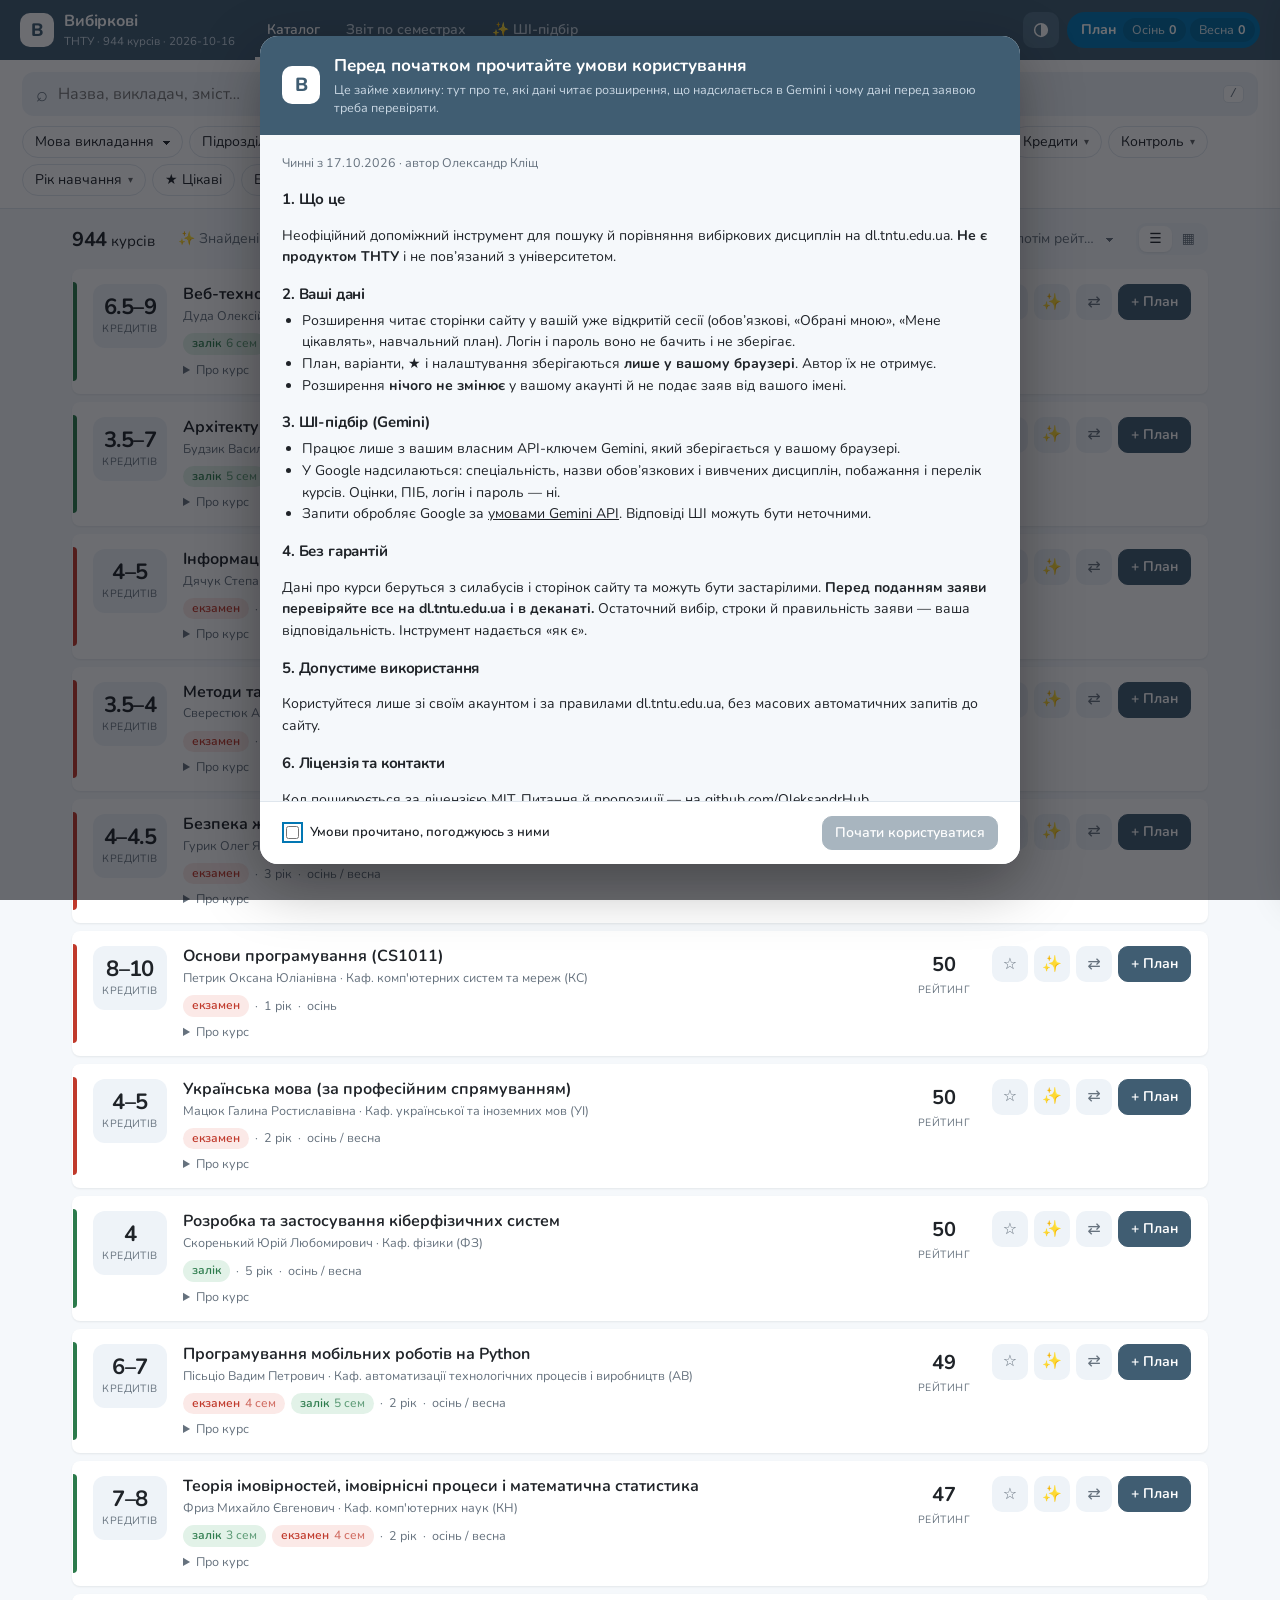
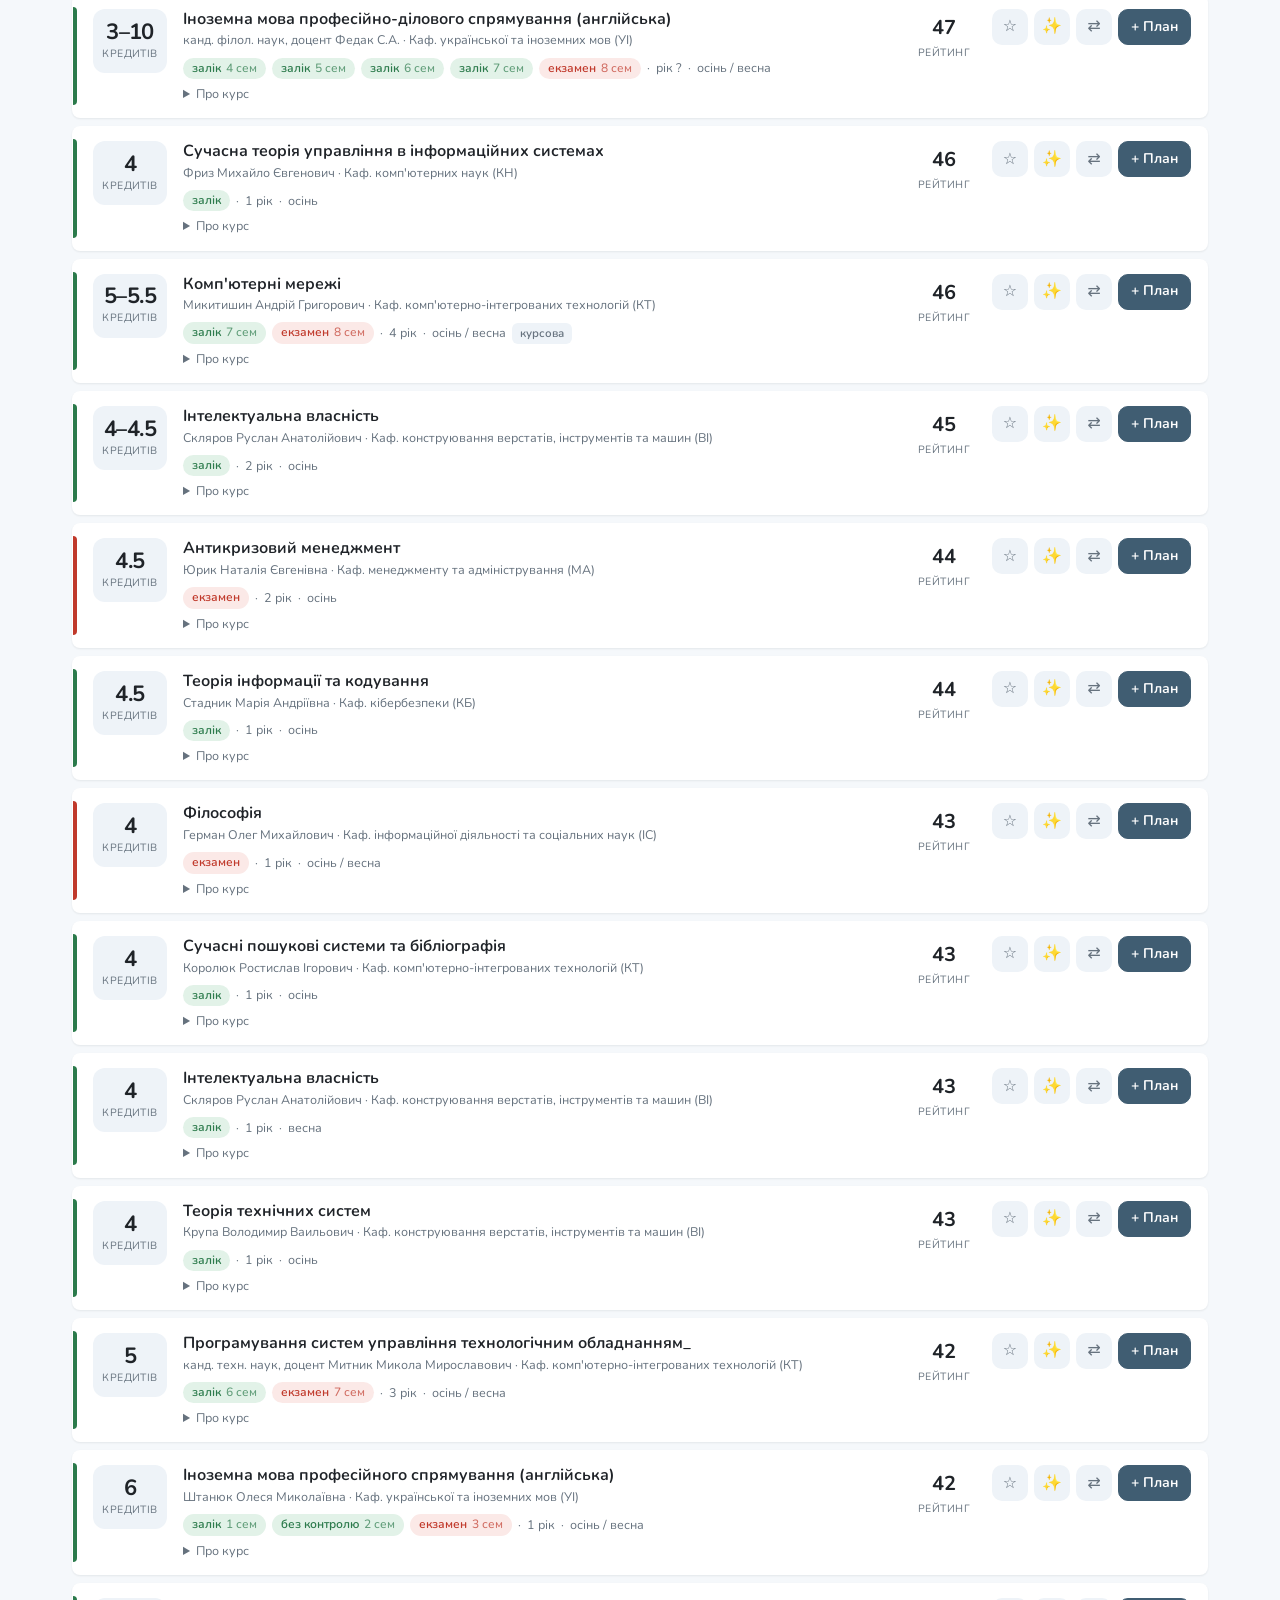
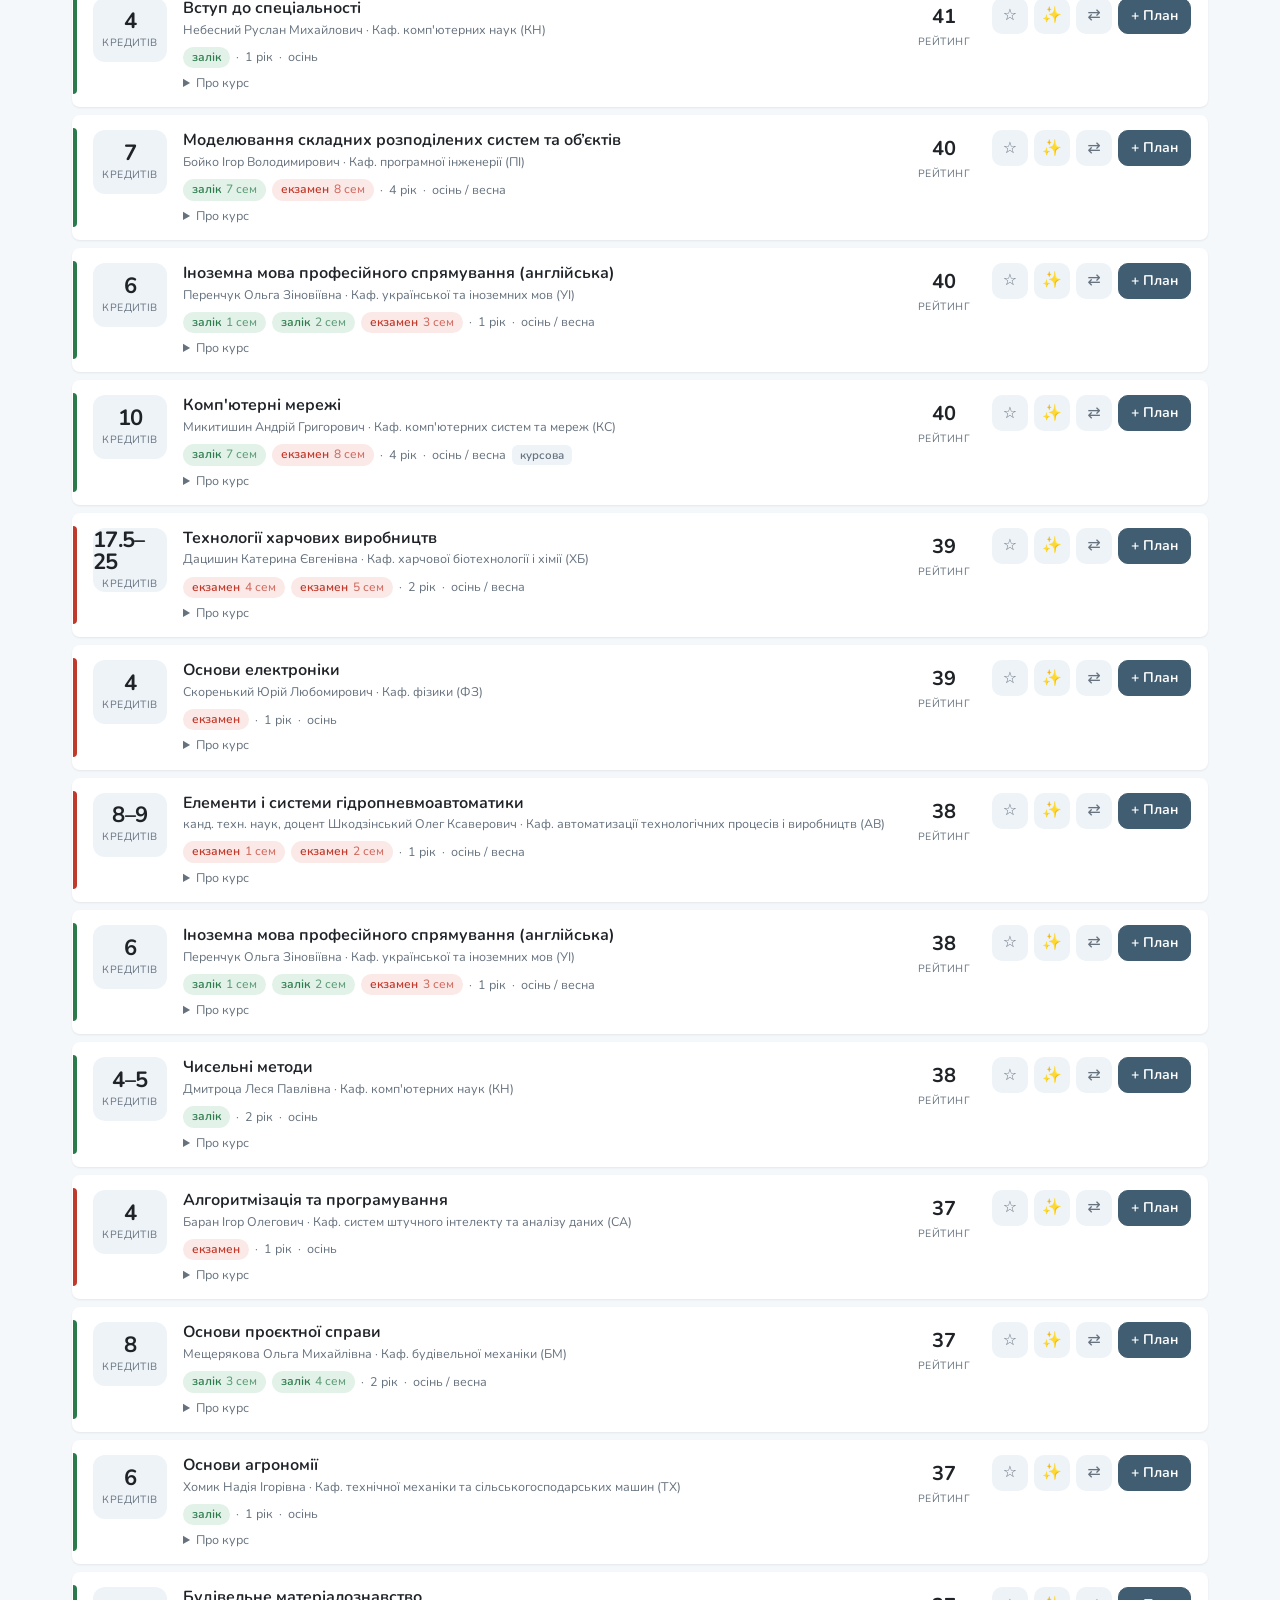
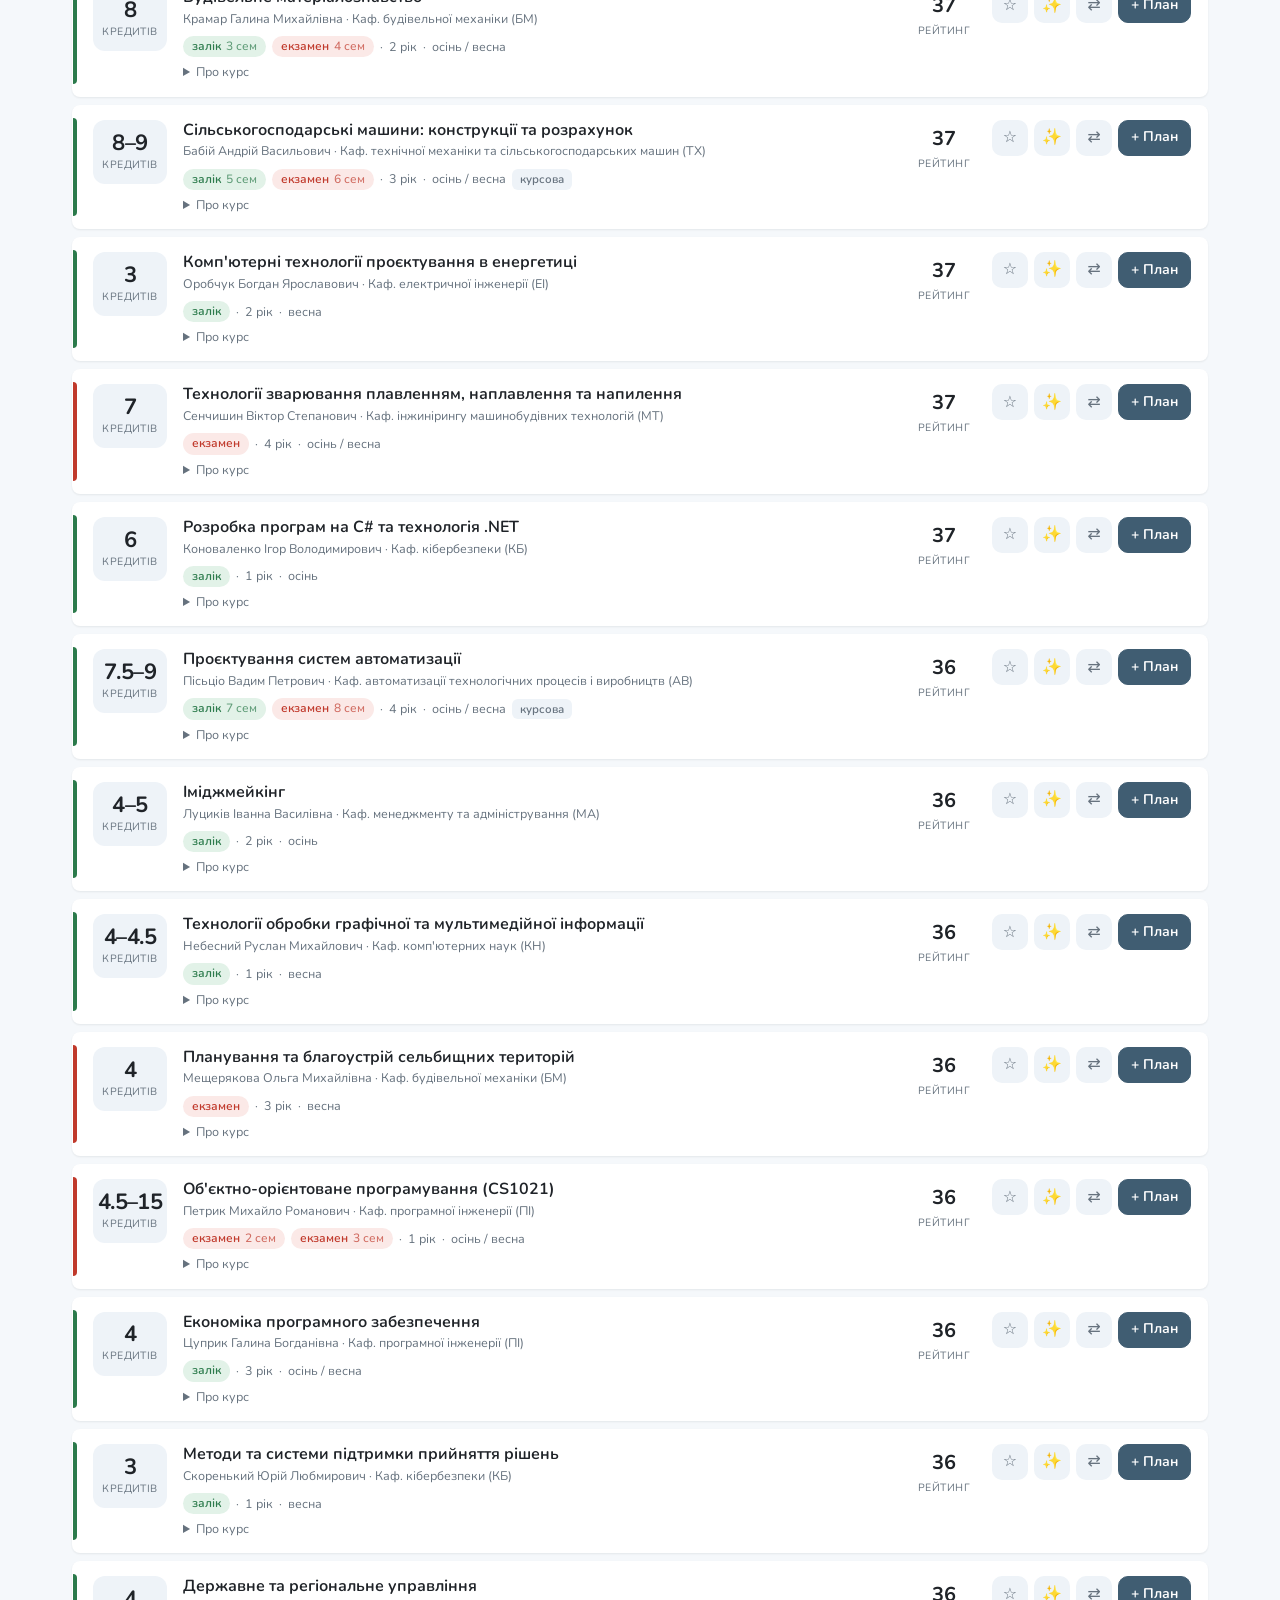
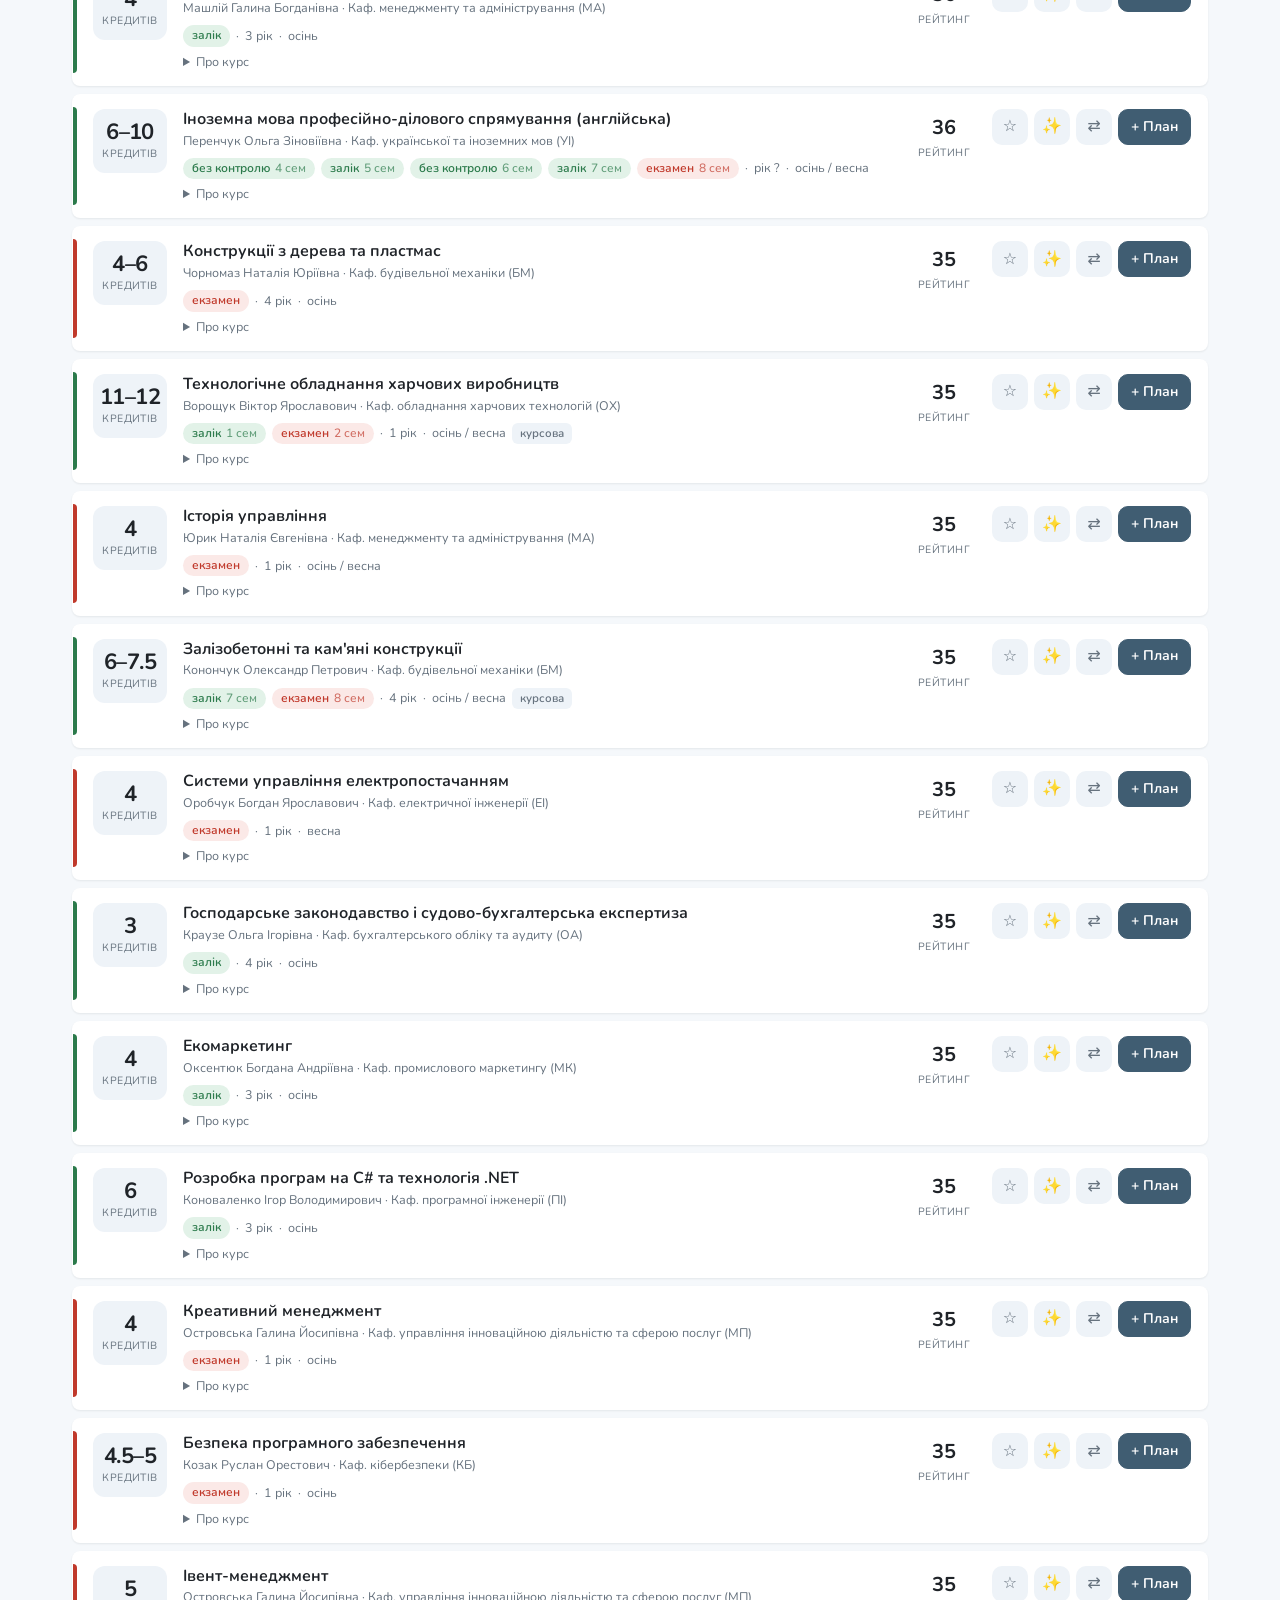
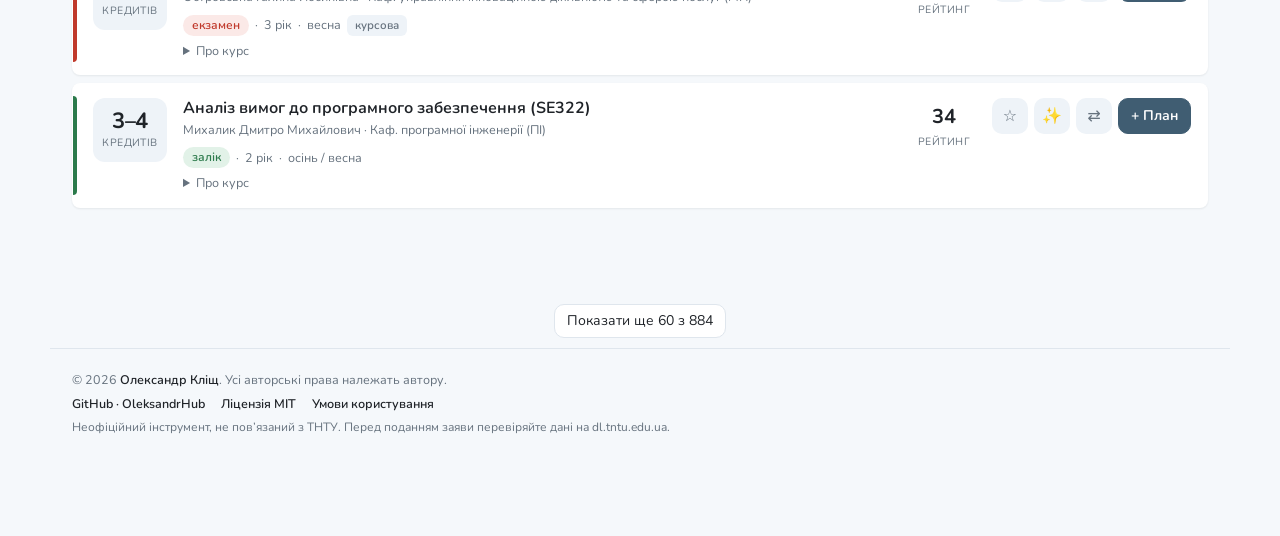
==== commit 30a1260b: "feat: implement AI course selection feature with Gemini integration - Added AI setup for Gemini API," ====
--- a/index.html
+++ b/index.html
@@ -6,7 +6,7 @@
 <title>Вибіркові ТНТУ</title>
 <link rel="preconnect" href="https://fonts.googleapis.com">
 <link rel="stylesheet" href="https://fonts.googleapis.com/css2?family=Nunito:wght@400;600;700;800&display=swap">
-<link rel="stylesheet" href="extension/style.css">
+<link rel="stylesheet" href="extension/css/index.css">
 </head>
 <body>
 <div id="app"></div>
--- a/extension/css/index.css
+++ b/extension/css/index.css
@@ -0,0 +1,13 @@
+/* Стилі інтерфейсу. Порядок важливий: пізніші файли перекривають ранні. */
+@import url("01-tokens.css");
+@import url("02-base.css");
+@import url("03-header.css");
+@import url("04-filters.css");
+@import url("05-catalog.css");
+@import url("06-report.css");
+@import url("07-plan.css");
+@import url("08-narrow.css");
+@import url("09-ai.css");
+@import url("10-variants.css");
+@import url("11-footer.css");
+@import url("12-terms.css");
